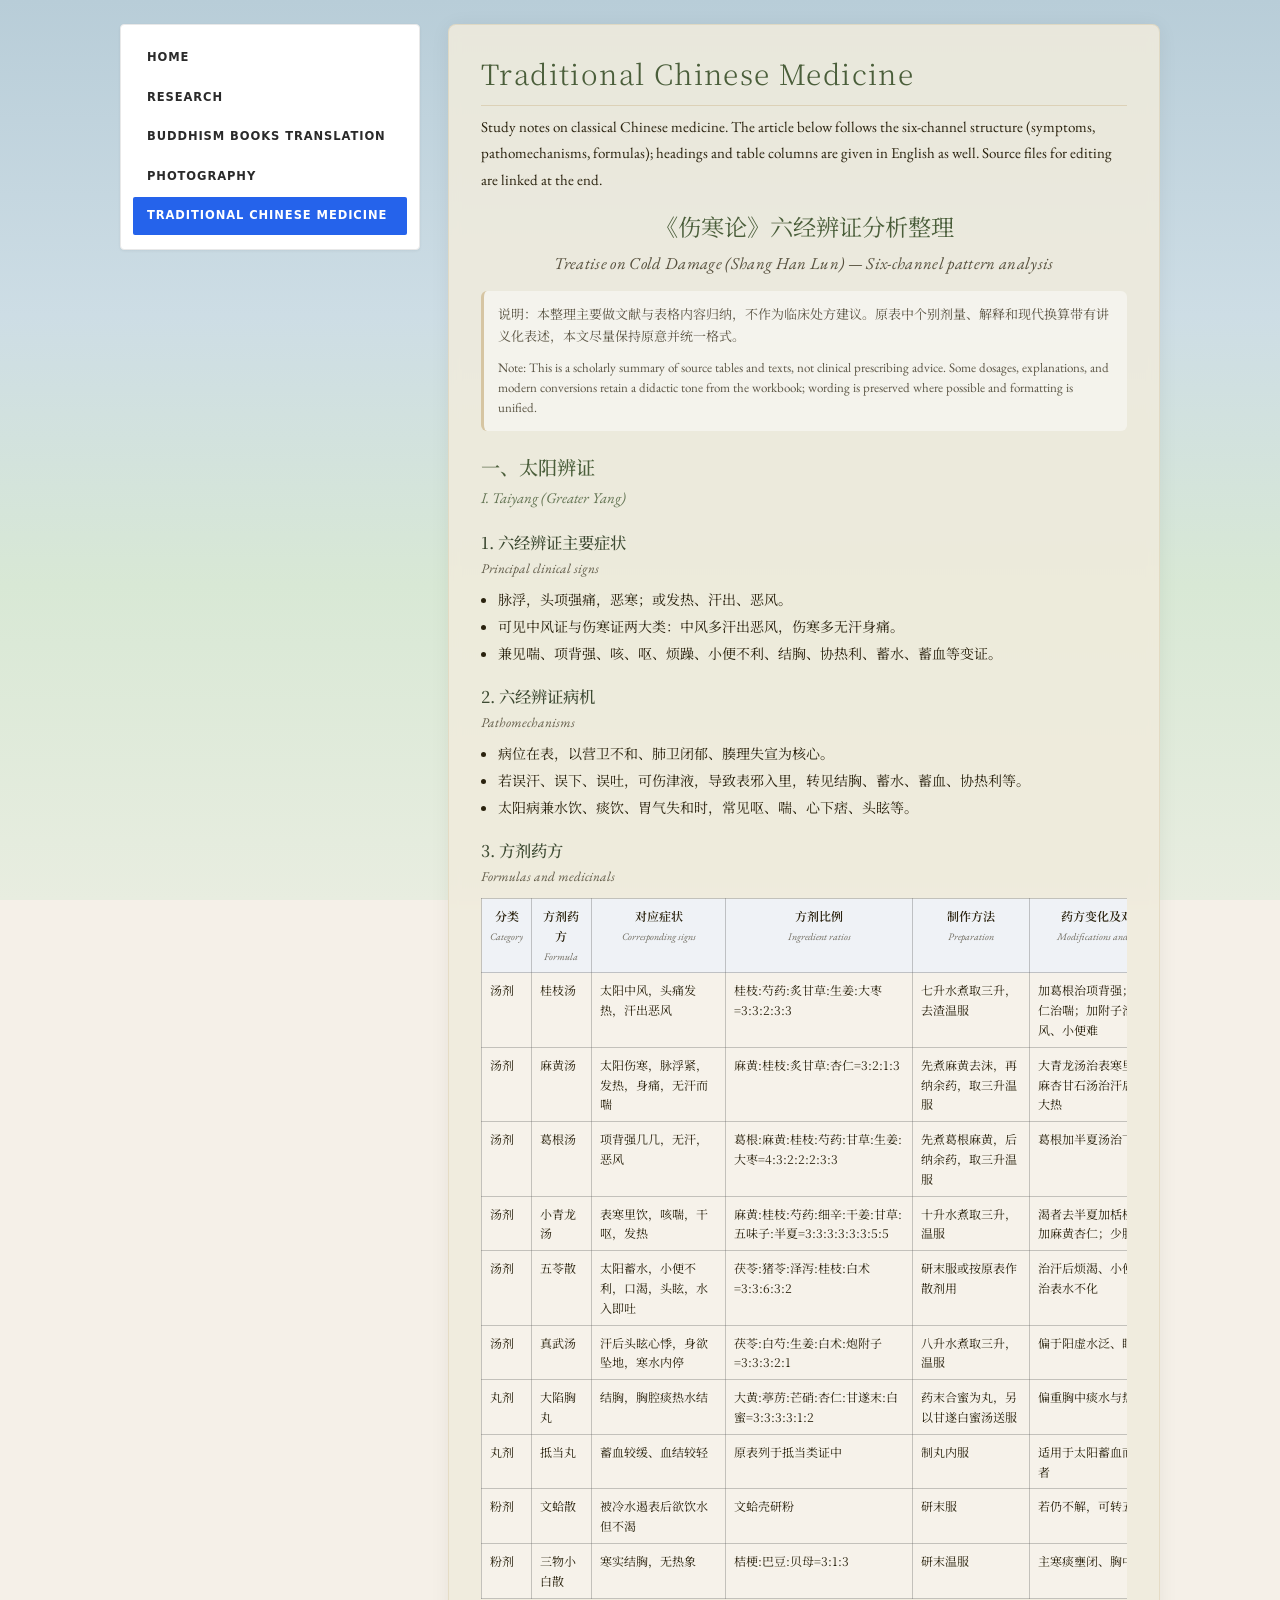
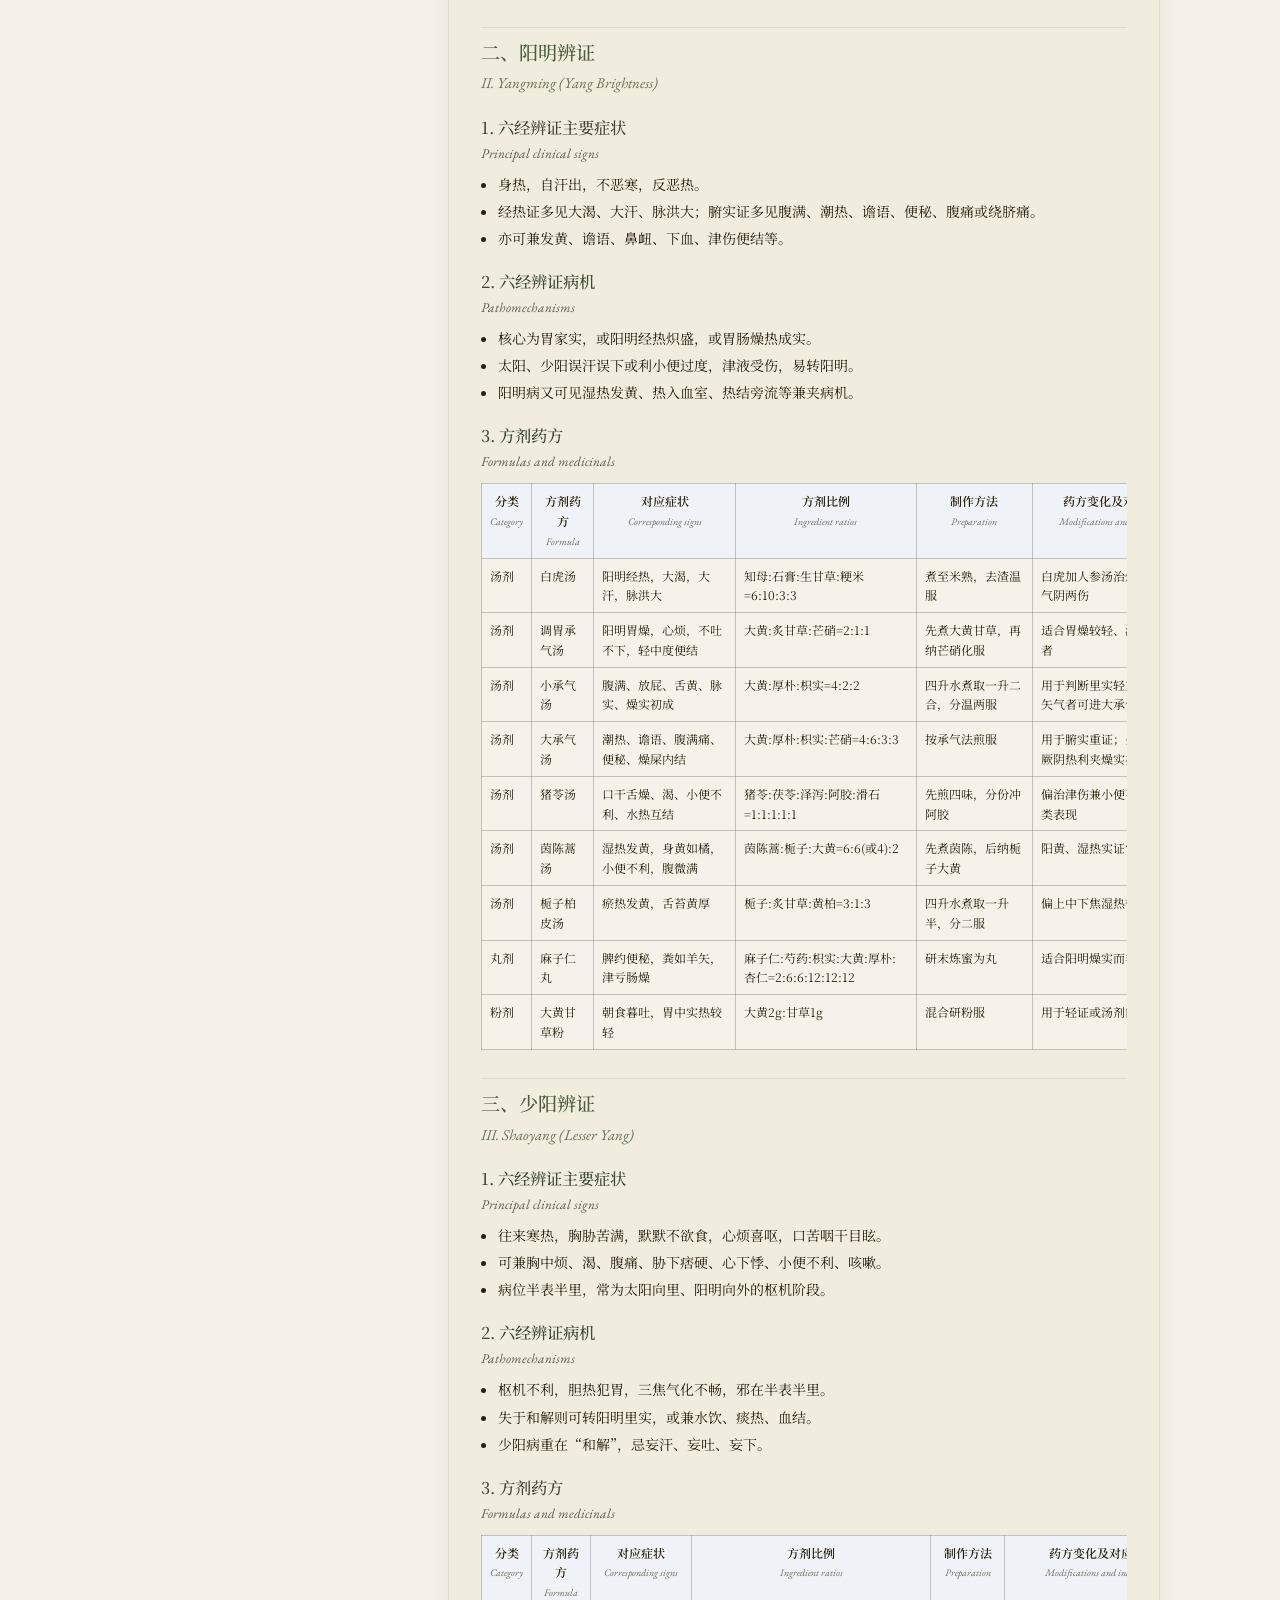
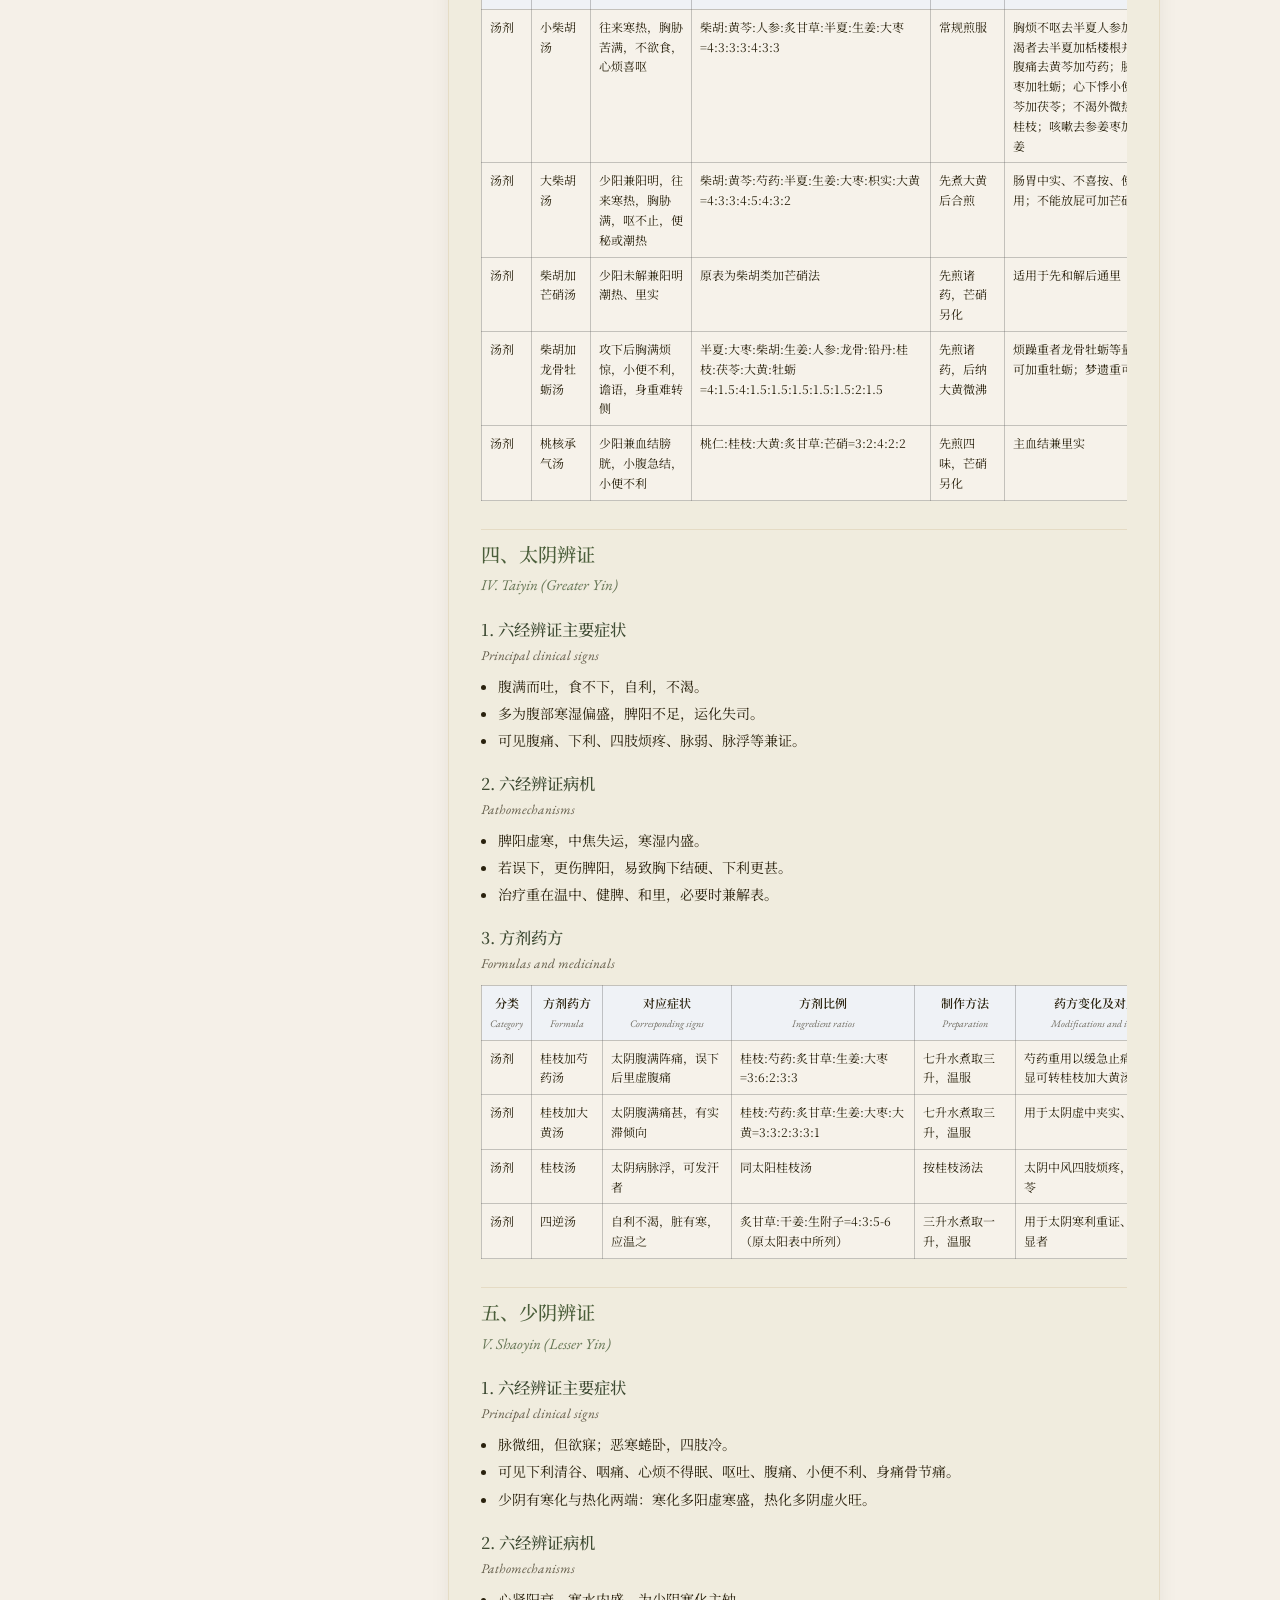
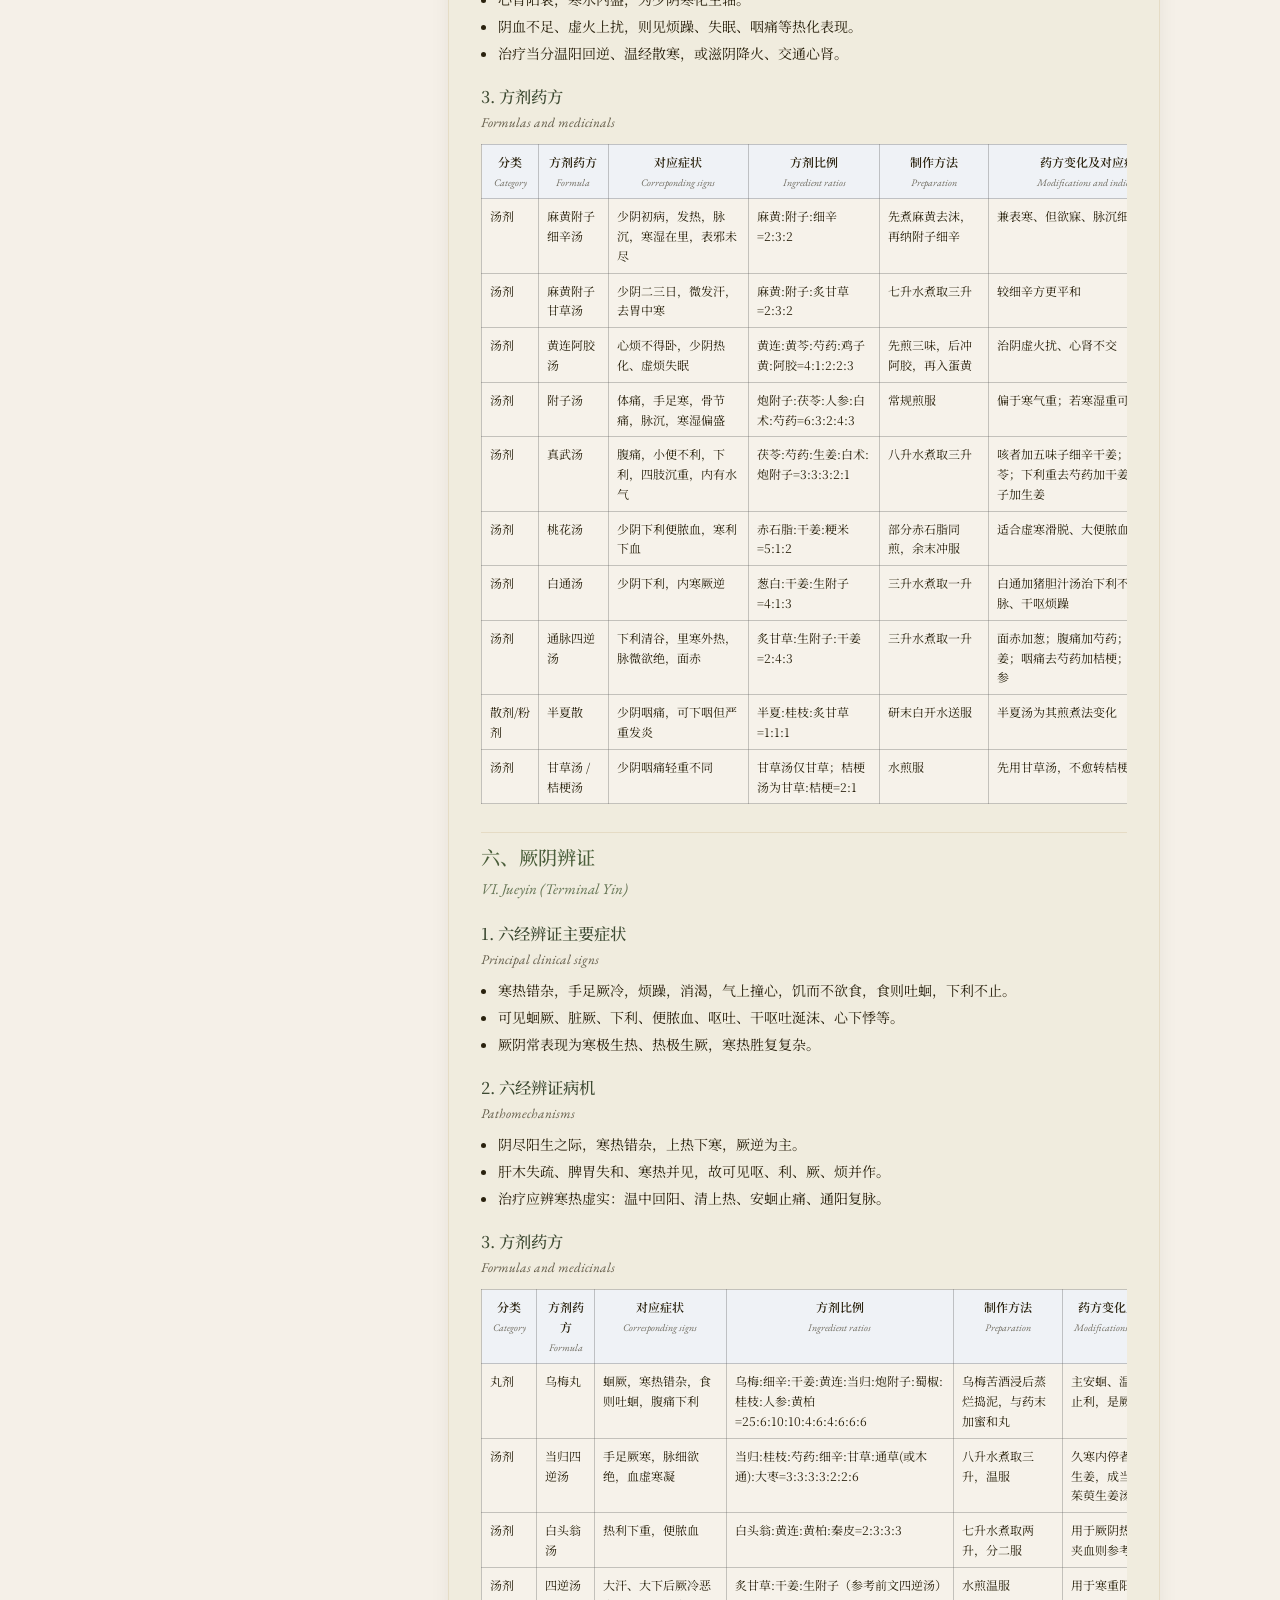
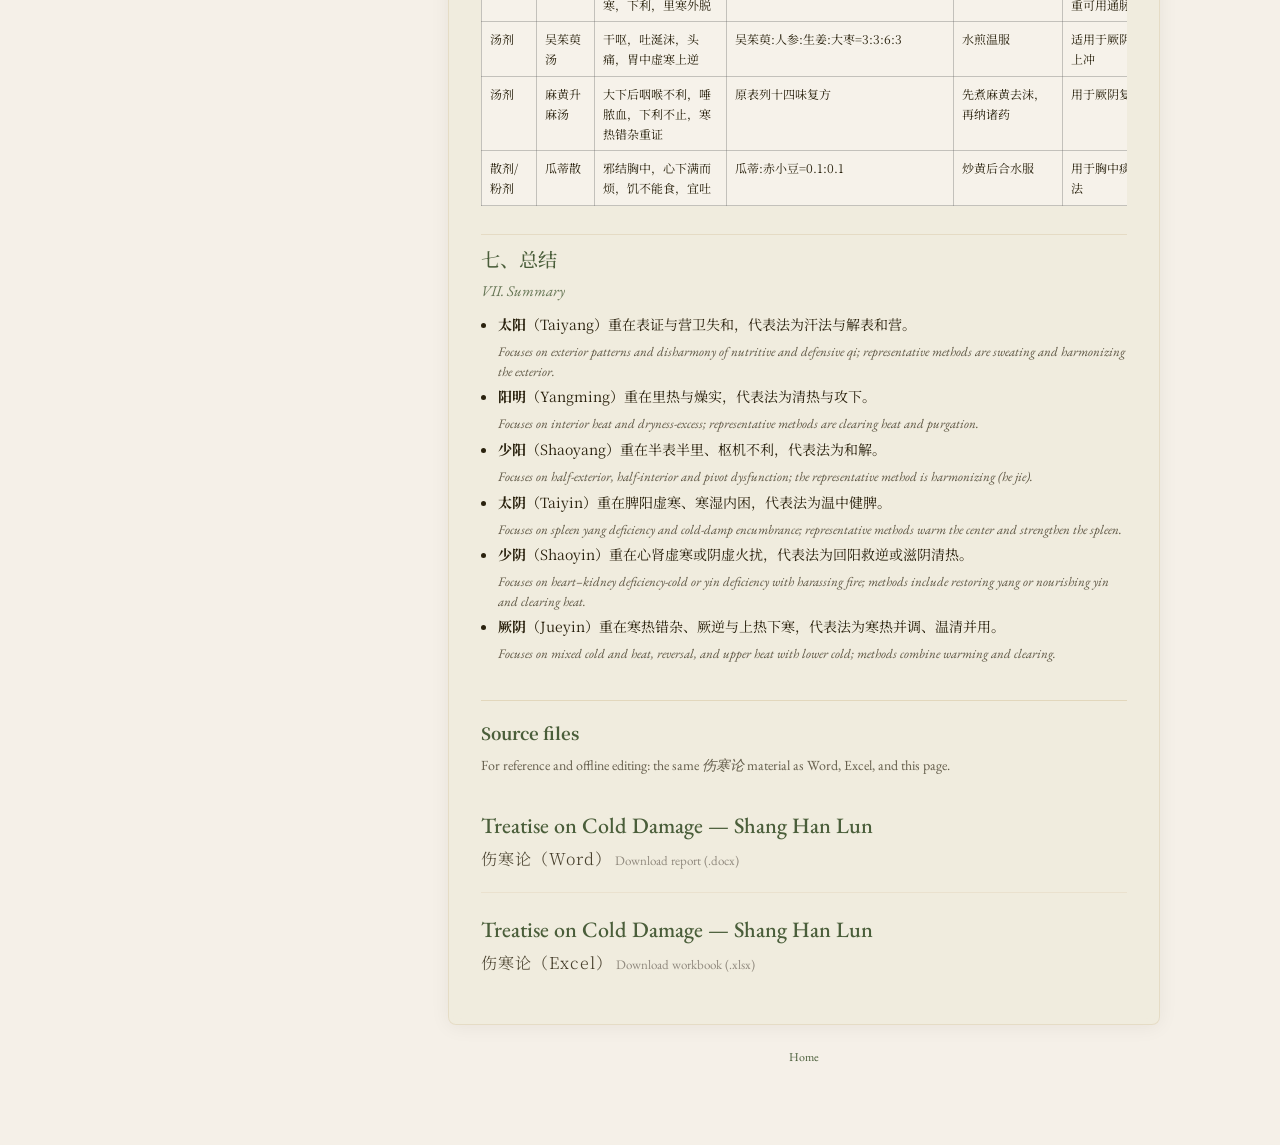
==== traditional-chinese-medicine.html @ e1f76658 "Add files via upload" ====
<!DOCTYPE HTML>
<html lang="en">
  <head>
    <meta http-equiv="Content-Type" content="text/html; charset=UTF-8">
    <title>Traditional Chinese Medicine | Linrui Tan</title>
    <meta name="description" content="Shang Han Lun (Treatise on Cold Damage) study notes: six-channel pattern analysis with English headings; downloadable Word and Excel sources.">
    <meta name="viewport" content="width=device-width, initial-scale=1">
    <link rel="preconnect" href="https://fonts.googleapis.com">
    <link rel="preconnect" href="https://fonts.gstatic.com" crossorigin>
    <link href="https://fonts.googleapis.com/css2?family=Noto+Serif+SC:wght@300;400&family=EB+Garamond:ital,wght@0,400;0,500;1,400&display=swap" rel="stylesheet">
    <link rel="stylesheet" href="site-nav.css">
    <style>
      :root {
        --ink: #1a1208;
        --mist: rgba(240,235,220,0.88);
        --paper: #f5f0e8;
        --gold: #b8975a;
        --moss: #4a5e3a;
      }
      * { box-sizing: border-box; margin: 0; padding: 0; }
      body {
        font-family: 'EB Garamond', Georgia, serif;
        color: var(--ink);
        min-height: 100vh;
        background: var(--paper);
      }
      #zen-canvas {
        position: fixed; top: 0; left: 0; width: 100%; height: 100%;
        z-index: 0; pointer-events: none;
      }
      #content-wrapper {
        position: relative; z-index: 5;
        width: 100%; padding: 24px 0 80px;
      }
      .content-panel {
        background: var(--mist);
        backdrop-filter: blur(6px);
        border-radius: 8px;
        margin: 0;
        padding: 28px 32px;
        border: 1px solid rgba(184,151,90,0.18);
        box-shadow: 0 2px 20px rgba(26,18,8,0.06);
      }
      p { font-size: 15px; line-height: 1.75; color: #2a220e; }
      a { color: var(--moss); text-decoration: none; border-bottom: 1px dotted rgba(74,94,58,0.4); }
      a:hover { color: var(--gold); border-color: var(--gold); }
      .chapter-block { border-bottom: 1px solid rgba(184,151,90,0.12); }
      .chapter-block .chapter-hint { border-bottom: none; }
      footer {
        text-align: center; font-size: 12px; color: rgba(26,18,8,0.4);
        padding: 24px 16px 0;
      }
      .tcm-article {
        font-family: 'Noto Serif SC', 'Songti SC', serif;
        color: #2a220e;
        line-height: 1.65;
      }
      .tcm-article .tcm-title {
        text-align: center;
        font-weight: 400;
        font-size: 1.45rem;
        color: var(--moss);
        margin: 8px 0 16px;
        line-height: 1.35;
      }
      .tcm-title-en {
        display: block;
        font-family: 'EB Garamond', Georgia, serif;
        font-size: 0.72em;
        font-weight: 400;
        font-style: italic;
        color: rgba(42, 34, 14, 0.78);
        margin-top: 10px;
        letter-spacing: 0.02em;
      }
      .tcm-article .note {
        color: rgba(42, 34, 14, 0.75);
        font-size: 13px;
        margin-bottom: 20px;
        padding: 12px 14px;
        background: rgba(255,255,255,0.45);
        border-radius: 6px;
        border-left: 3px solid rgba(184,151,90,0.5);
      }
      .tcm-note-en {
        display: block;
        margin-top: 10px;
        font-family: 'EB Garamond', Georgia, serif;
        font-size: 13px;
        line-height: 1.55;
      }
      .tcm-h2 {
        font-size: 1.2rem;
        font-weight: 500;
        color: var(--moss);
        margin: 28px 0 10px;
        padding-top: 8px;
        border-top: 1px solid rgba(184,151,90,0.2);
      }
      .tcm-h2:first-of-type { border-top: none; padding-top: 0; margin-top: 0; }
      .tcm-h2 .tcm-en {
        display: block;
        font-family: 'EB Garamond', Georgia, serif;
        font-size: 0.78em;
        font-weight: 400;
        font-style: italic;
        color: rgba(74, 94, 58, 0.85);
        margin-top: 4px;
      }
      .tcm-h3 {
        font-size: 1.02rem;
        font-weight: 500;
        color: #3d4a32;
        margin: 18px 0 8px;
      }
      .tcm-h3 .tcm-en {
        display: block;
        font-family: 'EB Garamond', Georgia, serif;
        font-size: 0.82em;
        font-weight: 400;
        font-style: italic;
        color: rgba(42, 34, 14, 0.72);
        margin-top: 2px;
      }
      .tcm-article ul {
        margin: 6px 0 14px 1.2em;
        font-size: 14px;
      }
      .tcm-article li { margin: 4px 0; }
      .tcm-table-wrap {
        overflow-x: auto;
        margin: 10px 0 20px;
        -webkit-overflow-scrolling: touch;
      }
      .tcm-table {
        border-collapse: collapse;
        width: 100%;
        min-width: 720px;
        font-size: 12px;
        background: rgba(255,255,255,0.35);
      }
      .tcm-table th, .tcm-table td {
        border: 1px solid rgba(102, 102, 102, 0.35);
        padding: 7px 8px;
        vertical-align: top;
      }
      .tcm-table th {
        background: rgba(238, 243, 248, 0.85);
        font-weight: 600;
      }
      .tcm-th-en {
        display: block;
        font-family: 'EB Garamond', Georgia, serif;
        font-size: 10px;
        font-weight: 400;
        font-style: italic;
        color: rgba(42, 34, 14, 0.65);
        margin-top: 3px;
      }
      .tcm-summary-en {
        display: block;
        font-family: 'EB Garamond', Georgia, serif;
        font-size: 13px;
        font-style: italic;
        color: rgba(42, 34, 14, 0.75);
        margin-top: 6px;
        line-height: 1.5;
      }
      .tcm-downloads-heading {
        font-family: 'Noto Serif SC', serif;
        font-size: 1.05rem;
        color: var(--moss);
        margin: 36px 0 8px;
        padding-top: 20px;
        border-top: 1px solid rgba(184,151,90,0.25);
      }
      .tcm-downloads-sub {
        font-family: 'EB Garamond', Georgia, serif;
        font-size: 14px;
        color: rgba(42, 34, 14, 0.7);
        margin-bottom: 12px;
      }
      @media (max-width: 600px) { .content-panel { padding: 20px 16px; } }
    </style>
  </head>
  <body>
    <canvas id="zen-canvas"></canvas>
    <div id="content-wrapper">
      <div class="site-layout">
        <aside class="site-sidebar" aria-label="Page navigation">
          <nav class="site-nav" aria-label="Site pages">
            <ul class="site-nav-list">
              <li><a href="index.html" class="site-nav-link">Home</a></li>
              <li><a href="research.html" class="site-nav-link">Research</a></li>
              <li><a href="buddhism-books-translation.html" class="site-nav-link">Buddhism books translation</a></li>
              <li><a href="photography.html" class="site-nav-link">Photography</a></li>
              <li><a href="traditional-chinese-medicine.html" class="site-nav-link" aria-current="page">Traditional chinese medicine</a></li>
            </ul>
          </nav>
        </aside>
        <div class="site-main">
          <div class="content-panel">
            <h2 class="section-heading">Traditional Chinese Medicine</h2>
            <p style="margin-bottom: 18px;">Study notes on classical Chinese medicine. The article below follows the six-channel structure (symptoms, pathomechanisms, formulas); headings and table columns are given in English as well. Source files for editing are linked at the end.</p>
            <article class="tcm-article" lang="zh-CN">
<h1 class="tcm-title"><span class="tcm-zh" lang="zh-CN">《伤寒论》六经辨证分析整理</span><span class="tcm-title-en" lang="en">Treatise on Cold Damage (Shang Han Lun) — Six-channel pattern analysis</span></h1>
<p class="note"><span class="tcm-zh" lang="zh-CN">说明：本整理主要做文献与表格内容归纳，不作为临床处方建议。原表中个别剂量、解释和现代换算带有讲义化表述，本文尽量保持原意并统一格式。</span><span class="tcm-note-en" lang="en">Note: This is a scholarly summary of source tables and texts, not clinical prescribing advice. Some dosages, explanations, and modern conversions retain a didactic tone from the workbook; wording is preserved where possible and formatting is unified.</span></p>

<h2 class="tcm-h2"><span class="tcm-zh" lang="zh-CN">一、太阳辨证</span><span class="tcm-en" lang="en">I. Taiyang (Greater Yang)</span></h2>
<h3 class="tcm-h3"><span class="tcm-zh" lang="zh-CN">1. 六经辨证主要症状</span><span class="tcm-en" lang="en">Principal clinical signs</span></h3>
<ul>
<li>脉浮，头项强痛，恶寒；或发热、汗出、恶风。</li>
<li>可见中风证与伤寒证两大类：中风多汗出恶风，伤寒多无汗身痛。</li>
<li>兼见喘、项背强、咳、呕、烦躁、小便不利、结胸、协热利、蓄水、蓄血等变证。</li>
</ul>
<h3 class="tcm-h3"><span class="tcm-zh" lang="zh-CN">2. 六经辨证病机</span><span class="tcm-en" lang="en">Pathomechanisms</span></h3>
<ul>
<li>病位在表，以营卫不和、肺卫闭郁、腠理失宣为核心。</li>
<li>若误汗、误下、误吐，可伤津液，导致表邪入里，转见结胸、蓄水、蓄血、协热利等。</li>
<li>太阳病兼水饮、痰饮、胃气失和时，常见呕、喘、心下痞、头眩等。</li>
</ul>
<h3 class="tcm-h3"><span class="tcm-zh" lang="zh-CN">3. 方剂药方</span><span class="tcm-en" lang="en">Formulas and medicinals</span></h3>
<div class="tcm-table-wrap"><table class="tcm-table">
<tr><th scope="col"><span class="tcm-th-zh" lang="zh-CN">分类</span><span class="tcm-th-en" lang="en">Category</span></th><th scope="col"><span class="tcm-th-zh" lang="zh-CN">方剂药方</span><span class="tcm-th-en" lang="en">Formula</span></th><th scope="col"><span class="tcm-th-zh" lang="zh-CN">对应症状</span><span class="tcm-th-en" lang="en">Corresponding signs</span></th><th scope="col"><span class="tcm-th-zh" lang="zh-CN">方剂比例</span><span class="tcm-th-en" lang="en">Ingredient ratios</span></th><th scope="col"><span class="tcm-th-zh" lang="zh-CN">制作方法</span><span class="tcm-th-en" lang="en">Preparation</span></th><th scope="col"><span class="tcm-th-zh" lang="zh-CN">药方变化及对应症状</span><span class="tcm-th-en" lang="en">Modifications and indications</span></th></tr>
<tr><td>汤剂</td><td>桂枝汤</td><td>太阳中风，头痛发热，汗出恶风</td><td>桂枝:芍药:炙甘草:生姜:大枣=3:3:2:3:3</td><td>七升水煮取三升，去渣温服</td><td>加葛根治项背强；加厚朴杏仁治喘；加附子治漏汗、恶风、小便难</td></tr>
<tr><td>汤剂</td><td>麻黄汤</td><td>太阳伤寒，脉浮紧，发热，身痛，无汗而喘</td><td>麻黄:桂枝:炙甘草:杏仁=3:2:1:3</td><td>先煮麻黄去沫，再纳余药，取三升温服</td><td>大青龙汤治表寒里热烦躁；麻杏甘石汤治汗后而喘、无大热</td></tr>
<tr><td>汤剂</td><td>葛根汤</td><td>项背强几几，无汗，恶风</td><td>葛根:麻黄:桂枝:芍药:甘草:生姜:大枣=4:3:2:2:2:3:3</td><td>先煮葛根麻黄，后纳余药，取三升温服</td><td>葛根加半夏汤治下利兼呕</td></tr>
<tr><td>汤剂</td><td>小青龙汤</td><td>表寒里饮，咳喘，干呕，发热</td><td>麻黄:桂枝:芍药:细辛:干姜:甘草:五味子:半夏=3:3:3:3:3:3:5:5</td><td>十升水煮取三升，温服</td><td>渴者去半夏加栝楼根；喘者加麻黄杏仁；少腹满加茯苓</td></tr>
<tr><td>汤剂</td><td>五苓散</td><td>太阳蓄水，小便不利，口渴，头眩，水入即吐</td><td>茯苓:猪苓:泽泻:桂枝:白术=3:3:6:3:2</td><td>研末服或按原表作散剂用</td><td>治汗后烦渴、小便不利；兼治表水不化</td></tr>
<tr><td>汤剂</td><td>真武汤</td><td>汗后头眩心悸，身欲坠地，寒水内停</td><td>茯苓:白芍:生姜:白术:炮附子=3:3:3:2:1</td><td>八升水煮取三升，温服</td><td>偏于阳虚水泛、眩晕、悸动</td></tr>
<tr><td>丸剂</td><td>大陷胸丸</td><td>结胸，胸腔痰热水结</td><td>大黄:葶苈:芒硝:杏仁:甘遂末:白蜜=3:3:3:3:1:2</td><td>药末合蜜为丸，另以甘遂白蜜汤送服</td><td>偏重胸中痰水与热实壅结</td></tr>
<tr><td>丸剂</td><td>抵当丸</td><td>蓄血较缓、血结较轻</td><td>原表列于抵当类证中</td><td>制丸内服</td><td>适用于太阳蓄血而病势较缓者</td></tr>
<tr><td>粉剂</td><td>文蛤散</td><td>被冷水遏表后欲饮水但不渴</td><td>文蛤壳研粉</td><td>研末服</td><td>若仍不解，可转五苓散</td></tr>
<tr><td>粉剂</td><td>三物小白散</td><td>寒实结胸，无热象</td><td>桔梗:巴豆:贝母=3:1:3</td><td>研末温服</td><td>主寒痰壅闭、胸中结实</td></tr>
</table></div>

<h2 class="tcm-h2"><span class="tcm-zh" lang="zh-CN">二、阳明辨证</span><span class="tcm-en" lang="en">II. Yangming (Yang Brightness)</span></h2>
<h3 class="tcm-h3"><span class="tcm-zh" lang="zh-CN">1. 六经辨证主要症状</span><span class="tcm-en" lang="en">Principal clinical signs</span></h3>
<ul>
<li>身热，自汗出，不恶寒，反恶热。</li>
<li>经热证多见大渴、大汗、脉洪大；腑实证多见腹满、潮热、谵语、便秘、腹痛或绕脐痛。</li>
<li>亦可兼发黄、谵语、鼻衄、下血、津伤便结等。</li>
</ul>
<h3 class="tcm-h3"><span class="tcm-zh" lang="zh-CN">2. 六经辨证病机</span><span class="tcm-en" lang="en">Pathomechanisms</span></h3>
<ul>
<li>核心为胃家实，或阳明经热炽盛，或胃肠燥热成实。</li>
<li>太阳、少阳误汗误下或利小便过度，津液受伤，易转阳明。</li>
<li>阳明病又可见湿热发黄、热入血室、热结旁流等兼夹病机。</li>
</ul>
<h3 class="tcm-h3"><span class="tcm-zh" lang="zh-CN">3. 方剂药方</span><span class="tcm-en" lang="en">Formulas and medicinals</span></h3>
<div class="tcm-table-wrap"><table class="tcm-table">
<tr><th scope="col"><span class="tcm-th-zh" lang="zh-CN">分类</span><span class="tcm-th-en" lang="en">Category</span></th><th scope="col"><span class="tcm-th-zh" lang="zh-CN">方剂药方</span><span class="tcm-th-en" lang="en">Formula</span></th><th scope="col"><span class="tcm-th-zh" lang="zh-CN">对应症状</span><span class="tcm-th-en" lang="en">Corresponding signs</span></th><th scope="col"><span class="tcm-th-zh" lang="zh-CN">方剂比例</span><span class="tcm-th-en" lang="en">Ingredient ratios</span></th><th scope="col"><span class="tcm-th-zh" lang="zh-CN">制作方法</span><span class="tcm-th-en" lang="en">Preparation</span></th><th scope="col"><span class="tcm-th-zh" lang="zh-CN">药方变化及对应症状</span><span class="tcm-th-en" lang="en">Modifications and indications</span></th></tr>
<tr><td>汤剂</td><td>白虎汤</td><td>阳明经热，大渴，大汗，脉洪大</td><td>知母:石膏:生甘草:粳米=6:10:3:3</td><td>煮至米熟，去渣温服</td><td>白虎加人参汤治烦渴更甚、气阴两伤</td></tr>
<tr><td>汤剂</td><td>调胃承气汤</td><td>阳明胃燥，心烦，不吐不下，轻中度便结</td><td>大黄:炙甘草:芒硝=2:1:1</td><td>先煮大黄甘草，再纳芒硝化服</td><td>适合胃燥较轻、津伤较明显者</td></tr>
<tr><td>汤剂</td><td>小承气汤</td><td>腹满、放屁、舌黄、脉实、燥实初成</td><td>大黄:厚朴:枳实=4:2:2</td><td>四升水煮取一升二合，分温两服</td><td>用于判断里实轻重；下后转矢气者可进大承气汤</td></tr>
<tr><td>汤剂</td><td>大承气汤</td><td>潮热、谵语、腹满痛、便秘、燥屎内结</td><td>大黄:厚朴:枳实:芒硝=4:6:3:3</td><td>按承气法煎服</td><td>用于腑实重证；少阴急下、厥阴热利夹燥实亦见使用</td></tr>
<tr><td>汤剂</td><td>猪苓汤</td><td>口干舌燥、渴、小便不利、水热互结</td><td>猪苓:茯苓:泽泻:阿胶:滑石=1:1:1:1:1</td><td>先煎四味，分份冲阿胶</td><td>偏治津伤兼小便不利、结石类表现</td></tr>
<tr><td>汤剂</td><td>茵陈蒿汤</td><td>湿热发黄，身黄如橘，小便不利，腹微满</td><td>茵陈蒿:栀子:大黄=6:6(或4):2</td><td>先煮茵陈，后纳栀子大黄</td><td>阳黄、湿热实证常用</td></tr>
<tr><td>汤剂</td><td>栀子柏皮汤</td><td>瘀热发黄，舌苔黄厚</td><td>栀子:炙甘草:黄柏=3:1:3</td><td>四升水煮取一升半，分二服</td><td>偏上中下焦湿热郁蒸而黄</td></tr>
<tr><td>丸剂</td><td>麻子仁丸</td><td>脾约便秘，粪如羊矢，津亏肠燥</td><td>麻子仁:芍药:枳实:大黄:厚朴:杏仁=2:6:6:12:12:12</td><td>研末炼蜜为丸</td><td>适合阳明燥实而非峻下证</td></tr>
<tr><td>粉剂</td><td>大黄甘草粉</td><td>朝食暮吐，胃中实热较轻</td><td>大黄2g:甘草1g</td><td>混合研粉服</td><td>用于轻证或汤剂简化应用</td></tr>
</table></div>

<h2 class="tcm-h2"><span class="tcm-zh" lang="zh-CN">三、少阳辨证</span><span class="tcm-en" lang="en">III. Shaoyang (Lesser Yang)</span></h2>
<h3 class="tcm-h3"><span class="tcm-zh" lang="zh-CN">1. 六经辨证主要症状</span><span class="tcm-en" lang="en">Principal clinical signs</span></h3>
<ul>
<li>往来寒热，胸胁苦满，默默不欲食，心烦喜呕，口苦咽干目眩。</li>
<li>可兼胸中烦、渴、腹痛、胁下痞硬、心下悸、小便不利、咳嗽。</li>
<li>病位半表半里，常为太阳向里、阳明向外的枢机阶段。</li>
</ul>
<h3 class="tcm-h3"><span class="tcm-zh" lang="zh-CN">2. 六经辨证病机</span><span class="tcm-en" lang="en">Pathomechanisms</span></h3>
<ul>
<li>枢机不利，胆热犯胃，三焦气化不畅，邪在半表半里。</li>
<li>失于和解则可转阳明里实，或兼水饮、痰热、血结。</li>
<li>少阳病重在“和解”，忌妄汗、妄吐、妄下。</li>
</ul>
<h3 class="tcm-h3"><span class="tcm-zh" lang="zh-CN">3. 方剂药方</span><span class="tcm-en" lang="en">Formulas and medicinals</span></h3>
<div class="tcm-table-wrap"><table class="tcm-table">
<tr><th scope="col"><span class="tcm-th-zh" lang="zh-CN">分类</span><span class="tcm-th-en" lang="en">Category</span></th><th scope="col"><span class="tcm-th-zh" lang="zh-CN">方剂药方</span><span class="tcm-th-en" lang="en">Formula</span></th><th scope="col"><span class="tcm-th-zh" lang="zh-CN">对应症状</span><span class="tcm-th-en" lang="en">Corresponding signs</span></th><th scope="col"><span class="tcm-th-zh" lang="zh-CN">方剂比例</span><span class="tcm-th-en" lang="en">Ingredient ratios</span></th><th scope="col"><span class="tcm-th-zh" lang="zh-CN">制作方法</span><span class="tcm-th-en" lang="en">Preparation</span></th><th scope="col"><span class="tcm-th-zh" lang="zh-CN">药方变化及对应症状</span><span class="tcm-th-en" lang="en">Modifications and indications</span></th></tr>
<tr><td>汤剂</td><td>小柴胡汤</td><td>往来寒热，胸胁苦满，不欲食，心烦喜呕</td><td>柴胡:黄芩:人参:炙甘草:半夏:生姜:大枣=4:3:3:3:4:3:3</td><td>常规煎服</td><td>胸烦不呕去半夏人参加栝楼根；渴者去半夏加栝楼根并重人参；腹痛去黄芩加芍药；胁下痞硬去枣加牡蛎；心下悸小便不利去黄芩加茯苓；不渴外微热去人参加桂枝；咳嗽去参姜枣加五味子干姜</td></tr>
<tr><td>汤剂</td><td>大柴胡汤</td><td>少阳兼阳明，往来寒热，胸胁满，呕不止，便秘或潮热</td><td>柴胡:黄芩:芍药:半夏:生姜:大枣:枳实:大黄=4:3:3:4:5:4:3:2</td><td>先煮大黄后合煎</td><td>肠胃中实、不喜按、便秘明显者用；不能放屁可加芒硝</td></tr>
<tr><td>汤剂</td><td>柴胡加芒硝汤</td><td>少阳未解兼阳明潮热、里实</td><td>原表为柴胡类加芒硝法</td><td>先煎诸药，芒硝另化</td><td>适用于先和解后通里</td></tr>
<tr><td>汤剂</td><td>柴胡加龙骨牡蛎汤</td><td>攻下后胸满烦惊，小便不利，谵语，身重难转侧</td><td>半夏:大枣:柴胡:生姜:人参:龙骨:铅丹:桂枝:茯苓:大黄:牡蛎=4:1.5:4:1.5:1.5:1.5:1.5:1.5:2:1.5</td><td>先煎诸药，后纳大黄微沸</td><td>烦躁重者龙骨牡蛎等量；遗尿重可加重牡蛎；梦遗重可加重龙骨</td></tr>
<tr><td>汤剂</td><td>桃核承气汤</td><td>少阳兼血结膀胱，小腹急结，小便不利</td><td>桃仁:桂枝:大黄:炙甘草:芒硝=3:2:4:2:2</td><td>先煎四味，芒硝另化</td><td>主血结兼里实</td></tr>
</table></div>

<h2 class="tcm-h2"><span class="tcm-zh" lang="zh-CN">四、太阴辨证</span><span class="tcm-en" lang="en">IV. Taiyin (Greater Yin)</span></h2>
<h3 class="tcm-h3"><span class="tcm-zh" lang="zh-CN">1. 六经辨证主要症状</span><span class="tcm-en" lang="en">Principal clinical signs</span></h3>
<ul>
<li>腹满而吐，食不下，自利，不渴。</li>
<li>多为腹部寒湿偏盛，脾阳不足，运化失司。</li>
<li>可见腹痛、下利、四肢烦疼、脉弱、脉浮等兼证。</li>
</ul>
<h3 class="tcm-h3"><span class="tcm-zh" lang="zh-CN">2. 六经辨证病机</span><span class="tcm-en" lang="en">Pathomechanisms</span></h3>
<ul>
<li>脾阳虚寒，中焦失运，寒湿内盛。</li>
<li>若误下，更伤脾阳，易致胸下结硬、下利更甚。</li>
<li>治疗重在温中、健脾、和里，必要时兼解表。</li>
</ul>
<h3 class="tcm-h3"><span class="tcm-zh" lang="zh-CN">3. 方剂药方</span><span class="tcm-en" lang="en">Formulas and medicinals</span></h3>
<div class="tcm-table-wrap"><table class="tcm-table">
<tr><th scope="col"><span class="tcm-th-zh" lang="zh-CN">分类</span><span class="tcm-th-en" lang="en">Category</span></th><th scope="col"><span class="tcm-th-zh" lang="zh-CN">方剂药方</span><span class="tcm-th-en" lang="en">Formula</span></th><th scope="col"><span class="tcm-th-zh" lang="zh-CN">对应症状</span><span class="tcm-th-en" lang="en">Corresponding signs</span></th><th scope="col"><span class="tcm-th-zh" lang="zh-CN">方剂比例</span><span class="tcm-th-en" lang="en">Ingredient ratios</span></th><th scope="col"><span class="tcm-th-zh" lang="zh-CN">制作方法</span><span class="tcm-th-en" lang="en">Preparation</span></th><th scope="col"><span class="tcm-th-zh" lang="zh-CN">药方变化及对应症状</span><span class="tcm-th-en" lang="en">Modifications and indications</span></th></tr>
<tr><td>汤剂</td><td>桂枝加芍药汤</td><td>太阴腹满阵痛，误下后里虚腹痛</td><td>桂枝:芍药:炙甘草:生姜:大枣=3:6:2:3:3</td><td>七升水煮取三升，温服</td><td>芍药重用以缓急止痛；若实痛明显可转桂枝加大黄汤</td></tr>
<tr><td>汤剂</td><td>桂枝加大黄汤</td><td>太阴腹满痛甚，有实滞倾向</td><td>桂枝:芍药:炙甘草:生姜:大枣:大黄=3:3:2:3:3:1</td><td>七升水煮取三升，温服</td><td>用于太阴虚中夹实、腹痛较重</td></tr>
<tr><td>汤剂</td><td>桂枝汤</td><td>太阴病脉浮，可发汗者</td><td>同太阳桂枝汤</td><td>按桂枝汤法</td><td>太阴中风四肢烦疼，可加白术茯苓</td></tr>
<tr><td>汤剂</td><td>四逆汤</td><td>自利不渴，脏有寒，应温之</td><td>炙甘草:干姜:生附子=4:3:5-6（原太阳表中所列）</td><td>三升水煮取一升，温服</td><td>用于太阴寒利重证、脾肾阳虚明显者</td></tr>
</table></div>

<h2 class="tcm-h2"><span class="tcm-zh" lang="zh-CN">五、少阴辨证</span><span class="tcm-en" lang="en">V. Shaoyin (Lesser Yin)</span></h2>
<h3 class="tcm-h3"><span class="tcm-zh" lang="zh-CN">1. 六经辨证主要症状</span><span class="tcm-en" lang="en">Principal clinical signs</span></h3>
<ul>
<li>脉微细，但欲寐；恶寒蜷卧，四肢冷。</li>
<li>可见下利清谷、咽痛、心烦不得眠、呕吐、腹痛、小便不利、身痛骨节痛。</li>
<li>少阴有寒化与热化两端：寒化多阳虚寒盛，热化多阴虚火旺。</li>
</ul>
<h3 class="tcm-h3"><span class="tcm-zh" lang="zh-CN">2. 六经辨证病机</span><span class="tcm-en" lang="en">Pathomechanisms</span></h3>
<ul>
<li>心肾阳衰，寒水内盛，为少阴寒化主轴。</li>
<li>阴血不足、虚火上扰，则见烦躁、失眠、咽痛等热化表现。</li>
<li>治疗当分温阳回逆、温经散寒，或滋阴降火、交通心肾。</li>
</ul>
<h3 class="tcm-h3"><span class="tcm-zh" lang="zh-CN">3. 方剂药方</span><span class="tcm-en" lang="en">Formulas and medicinals</span></h3>
<div class="tcm-table-wrap"><table class="tcm-table">
<tr><th scope="col"><span class="tcm-th-zh" lang="zh-CN">分类</span><span class="tcm-th-en" lang="en">Category</span></th><th scope="col"><span class="tcm-th-zh" lang="zh-CN">方剂药方</span><span class="tcm-th-en" lang="en">Formula</span></th><th scope="col"><span class="tcm-th-zh" lang="zh-CN">对应症状</span><span class="tcm-th-en" lang="en">Corresponding signs</span></th><th scope="col"><span class="tcm-th-zh" lang="zh-CN">方剂比例</span><span class="tcm-th-en" lang="en">Ingredient ratios</span></th><th scope="col"><span class="tcm-th-zh" lang="zh-CN">制作方法</span><span class="tcm-th-en" lang="en">Preparation</span></th><th scope="col"><span class="tcm-th-zh" lang="zh-CN">药方变化及对应症状</span><span class="tcm-th-en" lang="en">Modifications and indications</span></th></tr>
<tr><td>汤剂</td><td>麻黄附子细辛汤</td><td>少阴初病，发热，脉沉，寒湿在里，表邪未尽</td><td>麻黄:附子:细辛=2:3:2</td><td>先煮麻黄去沫，再纳附子细辛</td><td>兼表寒、但欲寐、脉沉细者用</td></tr>
<tr><td>汤剂</td><td>麻黄附子甘草汤</td><td>少阴二三日，微发汗，去胃中寒</td><td>麻黄:附子:炙甘草=2:3:2</td><td>七升水煮取三升</td><td>较细辛方更平和</td></tr>
<tr><td>汤剂</td><td>黄连阿胶汤</td><td>心烦不得卧，少阴热化、虚烦失眠</td><td>黄连:黄芩:芍药:鸡子黄:阿胶=4:1:2:2:3</td><td>先煎三味，后冲阿胶，再入蛋黄</td><td>治阴虚火扰、心肾不交</td></tr>
<tr><td>汤剂</td><td>附子汤</td><td>体痛，手足寒，骨节痛，脉沉，寒湿偏盛</td><td>炮附子:茯苓:人参:白术:芍药=6:3:2:4:3</td><td>常规煎服</td><td>偏于寒气重；若寒湿重可参考真武汤</td></tr>
<tr><td>汤剂</td><td>真武汤</td><td>腹痛，小便不利，下利，四肢沉重，内有水气</td><td>茯苓:芍药:生姜:白术:炮附子=3:3:3:2:1</td><td>八升水煮取三升</td><td>咳者加五味子细辛干姜；小便利去茯苓；下利重去芍药加干姜；呕者去附子加生姜</td></tr>
<tr><td>汤剂</td><td>桃花汤</td><td>少阴下利便脓血，寒利下血</td><td>赤石脂:干姜:粳米=5:1:2</td><td>部分赤石脂同煎，余末冲服</td><td>适合虚寒滑脱、大便脓血</td></tr>
<tr><td>汤剂</td><td>白通汤</td><td>少阴下利，内寒厥逆</td><td>葱白:干姜:生附子=4:1:3</td><td>三升水煮取一升</td><td>白通加猪胆汁汤治下利不止、厥逆无脉、干呕烦躁</td></tr>
<tr><td>汤剂</td><td>通脉四逆汤</td><td>下利清谷，里寒外热，脉微欲绝，面赤</td><td>炙甘草:生附子:干姜=2:4:3</td><td>三升水煮取一升</td><td>面赤加葱；腹痛加芍药；呕吐加生姜；咽痛去芍药加桔梗；脉不出加人参</td></tr>
<tr><td>散剂/粉剂</td><td>半夏散</td><td>少阴咽痛，可下咽但严重发炎</td><td>半夏:桂枝:炙甘草=1:1:1</td><td>研末白开水送服</td><td>半夏汤为其煎煮法变化</td></tr>
<tr><td>汤剂</td><td>甘草汤 / 桔梗汤</td><td>少阴咽痛轻重不同</td><td>甘草汤仅甘草；桔梗汤为甘草:桔梗=2:1</td><td>水煎服</td><td>先用甘草汤，不愈转桔梗汤</td></tr>
</table></div>

<h2 class="tcm-h2"><span class="tcm-zh" lang="zh-CN">六、厥阴辨证</span><span class="tcm-en" lang="en">VI. Jueyin (Terminal Yin)</span></h2>
<h3 class="tcm-h3"><span class="tcm-zh" lang="zh-CN">1. 六经辨证主要症状</span><span class="tcm-en" lang="en">Principal clinical signs</span></h3>
<ul>
<li>寒热错杂，手足厥冷，烦躁，消渴，气上撞心，饥而不欲食，食则吐蛔，下利不止。</li>
<li>可见蛔厥、脏厥、下利、便脓血、呕吐、干呕吐涎沫、心下悸等。</li>
<li>厥阴常表现为寒极生热、热极生厥，寒热胜复复杂。</li>
</ul>
<h3 class="tcm-h3"><span class="tcm-zh" lang="zh-CN">2. 六经辨证病机</span><span class="tcm-en" lang="en">Pathomechanisms</span></h3>
<ul>
<li>阴尽阳生之际，寒热错杂，上热下寒，厥逆为主。</li>
<li>肝木失疏、脾胃失和、寒热并见，故可见呕、利、厥、烦并作。</li>
<li>治疗应辨寒热虚实：温中回阳、清上热、安蛔止痛、通阳复脉。</li>
</ul>
<h3 class="tcm-h3"><span class="tcm-zh" lang="zh-CN">3. 方剂药方</span><span class="tcm-en" lang="en">Formulas and medicinals</span></h3>
<div class="tcm-table-wrap"><table class="tcm-table">
<tr><th scope="col"><span class="tcm-th-zh" lang="zh-CN">分类</span><span class="tcm-th-en" lang="en">Category</span></th><th scope="col"><span class="tcm-th-zh" lang="zh-CN">方剂药方</span><span class="tcm-th-en" lang="en">Formula</span></th><th scope="col"><span class="tcm-th-zh" lang="zh-CN">对应症状</span><span class="tcm-th-en" lang="en">Corresponding signs</span></th><th scope="col"><span class="tcm-th-zh" lang="zh-CN">方剂比例</span><span class="tcm-th-en" lang="en">Ingredient ratios</span></th><th scope="col"><span class="tcm-th-zh" lang="zh-CN">制作方法</span><span class="tcm-th-en" lang="en">Preparation</span></th><th scope="col"><span class="tcm-th-zh" lang="zh-CN">药方变化及对应症状</span><span class="tcm-th-en" lang="en">Modifications and indications</span></th></tr>
<tr><td>丸剂</td><td>乌梅丸</td><td>蛔厥，寒热错杂，食则吐蛔，腹痛下利</td><td>乌梅:细辛:干姜:黄连:当归:炮附子:蜀椒:桂枝:人参:黄柏=25:6:10:10:4:6:4:6:6:6</td><td>乌梅苦酒浸后蒸烂捣泥，与药末加蜜和丸</td><td>主安蛔、温脏、清热、止利，是厥阴代表丸剂</td></tr>
<tr><td>汤剂</td><td>当归四逆汤</td><td>手足厥寒，脉细欲绝，血虚寒凝</td><td>当归:桂枝:芍药:细辛:甘草:通草(或木通):大枣=3:3:3:3:2:2:6</td><td>八升水煮取三升，温服</td><td>久寒内停者加吴茱萸、生姜，成当归四逆加吴茱萸生姜汤</td></tr>
<tr><td>汤剂</td><td>白头翁汤</td><td>热利下重，便脓血</td><td>白头翁:黄连:黄柏:秦皮=2:3:3:3</td><td>七升水煮取两升，分二服</td><td>用于厥阴热利；若寒利夹血则参考桃花汤</td></tr>
<tr><td>汤剂</td><td>四逆汤</td><td>大汗、大下后厥冷恶寒，下利，里寒外脱</td><td>炙甘草:干姜:生附子（参考前文四逆汤）</td><td>水煎温服</td><td>用于寒重阳衰；寒逆严重可用通脉四逆汤</td></tr>
<tr><td>汤剂</td><td>吴茱萸汤</td><td>干呕，吐涎沫，头痛，胃中虚寒上逆</td><td>吴茱萸:人参:生姜:大枣=3:3:6:3</td><td>水煎温服</td><td>适用于厥阴呕逆、寒饮上冲</td></tr>
<tr><td>汤剂</td><td>麻黄升麻汤</td><td>大下后咽喉不利，唾脓血，下利不止，寒热错杂重证</td><td>原表列十四味复方</td><td>先煮麻黄去沫，再纳诸药</td><td>用于厥阴复杂危重证</td></tr>
<tr><td>散剂/粉剂</td><td>瓜蒂散</td><td>邪结胸中，心下满而烦，饥不能食，宜吐</td><td>瓜蒂:赤小豆=0.1:0.1</td><td>炒黄后合水服</td><td>用于胸中痰实壅阻之吐法</td></tr>
</table></div>

<h2 class="tcm-h2"><span class="tcm-zh" lang="zh-CN">七、总结</span><span class="tcm-en" lang="en">VII. Summary</span></h2>
<ul>
<li lang="zh-CN"><b>太阳</b>（<span lang="en">Taiyang</span>）重在表证与营卫失和，代表法为汗法与解表和营。<br><span class="tcm-summary-en" lang="en">Focuses on exterior patterns and disharmony of nutritive and defensive qi; representative methods are sweating and harmonizing the exterior.</span></li>
<li lang="zh-CN"><b>阳明</b>（<span lang="en">Yangming</span>）重在里热与燥实，代表法为清热与攻下。<br><span class="tcm-summary-en" lang="en">Focuses on interior heat and dryness-excess; representative methods are clearing heat and purgation.</span></li>
<li lang="zh-CN"><b>少阳</b>（<span lang="en">Shaoyang</span>）重在半表半里、枢机不利，代表法为和解。<br><span class="tcm-summary-en" lang="en">Focuses on half-exterior, half-interior and pivot dysfunction; the representative method is harmonizing (he jie).</span></li>
<li lang="zh-CN"><b>太阴</b>（<span lang="en">Taiyin</span>）重在脾阳虚寒、寒湿内困，代表法为温中健脾。<br><span class="tcm-summary-en" lang="en">Focuses on spleen yang deficiency and cold-damp encumbrance; representative methods warm the center and strengthen the spleen.</span></li>
<li lang="zh-CN"><b>少阴</b>（<span lang="en">Shaoyin</span>）重在心肾虚寒或阴虚火扰，代表法为回阳救逆或滋阴清热。<br><span class="tcm-summary-en" lang="en">Focuses on heart–kidney deficiency-cold or yin deficiency with harassing fire; methods include restoring yang or nourishing yin and clearing heat.</span></li>
<li lang="zh-CN"><b>厥阴</b>（<span lang="en">Jueyin</span>）重在寒热错杂、厥逆与上热下寒，代表法为寒热并调、温清并用。<br><span class="tcm-summary-en" lang="en">Focuses on mixed cold and heat, reversal, and upper heat with lower cold; methods combine warming and clearing.</span></li>
</ul>
            </article>
            <h3 class="tcm-downloads-heading" lang="en">Source files</h3>
            <p class="tcm-downloads-sub" lang="en">For reference and offline editing: the same <cite lang="zh-CN">伤寒论</cite> material as Word, Excel, and this page.</p>
            <a class="chapter-block" href="data/tcm/%E4%BC%A4%E5%AF%92%E8%AE%BA.docx" download>
              <span class="chapter-title-en">Treatise on Cold Damage — Shang Han Lun</span>
              <span class="chapter-title-zh">伤寒论（Word）</span>
              <span class="chapter-hint">Download report (.docx)</span>
            </a>
            <a class="chapter-block" href="data/tcm/%E4%BC%A4%E5%AF%92%E8%AE%BA.xlsx" download>
              <span class="chapter-title-en">Treatise on Cold Damage — Shang Han Lun</span>
              <span class="chapter-title-zh">伤寒论（Excel）</span>
              <span class="chapter-hint">Download workbook (.xlsx)</span>
            </a>
          </div>
          <footer>
            <a href="index.html" style="border:none;">Home</a>
          </footer>
        </div>
      </div>
    </div>
    <script>
      const canvas = document.getElementById('zen-canvas');
      const ctx = canvas.getContext('2d');
      function resize() { canvas.width = window.innerWidth; canvas.height = window.innerHeight; }
      resize();
      window.addEventListener('resize', resize);
      function drawSky() {
        const h = canvas.height, w = canvas.width;
        const sky = ctx.createLinearGradient(0, 0, 0, h);
        sky.addColorStop(0, '#b8cdd8');
        sky.addColorStop(0.35, '#cddde5');
        sky.addColorStop(0.65, '#d8e8d5');
        sky.addColorStop(1, '#e8ede0');
        ctx.fillStyle = sky;
        ctx.fillRect(0, 0, w, h);
      }
      function loop() { drawSky(); requestAnimationFrame(loop); }
      loop();
    </script>
  </body>
</html>
---- site-nav.css ----
/* Shared layout: sidebar (vertical pill nav) + main column */

.site-layout {
  display: flex;
  gap: 28px;
  max-width: 1080px;
  margin: 0 auto;
  padding: 0 20px;
  align-items: flex-start;
  position: relative;
  z-index: 5;
}

.site-sidebar {
  position: sticky;
  top: 24px;
  flex: 0 0 300px;
  padding: 14px 12px;
  background: #ffffff;
  border-radius: 4px;
  border: 1px solid #e8e8e8;
  box-shadow: 0 1px 3px rgba(0, 0, 0, 0.06);
}

/* Vertical nav — uppercase sans, blue block for current page (lab-style menu) */
.site-nav-list {
  list-style: none;
  margin: 0;
  padding: 0;
  display: flex;
  flex-direction: column;
  gap: 2px;
}

.site-nav-link {
  display: block;
  padding: 11px 14px;
  font-family: system-ui, -apple-system, "Segoe UI", Roboto, "Helvetica Neue", Arial, sans-serif;
  font-size: 11.5px;
  font-weight: 600;
  letter-spacing: 0.08em;
  line-height: 1.35;
  text-transform: uppercase;
  text-decoration: none;
  color: #2a2a2a;
  border-radius: 2px;
  border-bottom: none;
  transition: background 0.15s ease, color 0.15s ease;
}

.site-sidebar .site-nav-link {
  border-bottom: none;
}

.site-sidebar .site-nav-link:hover {
  background: #f4f4f4;
  color: #111111;
}

.site-sidebar .site-nav-link:focus-visible {
  outline: 2px solid #2563eb;
  outline-offset: 2px;
}

.site-sidebar .site-nav-link[aria-current="page"] {
  background: #2563eb;
  color: #ffffff;
  pointer-events: none;
}

.site-sidebar .site-nav-link[aria-current="page"]:hover {
  background: #2563eb;
  color: #ffffff;
}

.site-main {
  flex: 1;
  min-width: 0;
  max-width: 800px;
}

/* Enlarged section & item titles (research + translations) */
.section-heading {
  font-family: 'Noto Serif SC', serif;
  font-weight: 300;
  font-size: 28px;
  color: var(--moss);
  letter-spacing: 0.05em;
  padding-bottom: 12px;
  border-bottom: 1px solid rgba(184, 151, 90, 0.28);
  margin-bottom: 8px;
}

.project-title {
  font-size: 22px;
  font-weight: 500;
  color: var(--moss);
  line-height: 1.35;
  display: block;
  margin-bottom: 6px;
}

.chapter-block {
  display: block;
  padding: 22px 0;
  border-bottom: 1px solid rgba(184, 151, 90, 0.12);
  text-decoration: none;
  color: inherit;
  border-bottom-color: rgba(184, 151, 90, 0.12);
}

.chapter-block:last-child {
  border-bottom: none;
}

.chapter-block:hover .chapter-title-en {
  color: var(--gold);
}

.chapter-title-en {
  font-family: 'EB Garamond', Georgia, serif;
  font-size: 22px;
  font-weight: 500;
  color: var(--moss);
  line-height: 1.35;
  display: block;
  margin-bottom: 6px;
  transition: color 0.2s ease;
}

.chapter-title-zh {
  font-family: 'Noto Serif SC', serif;
  font-size: 16px;
  font-weight: 300;
  color: rgba(42, 34, 14, 0.85);
  letter-spacing: 0.06em;
}

.chapter-hint {
  font-size: 13px;
  color: rgba(26, 18, 8, 0.45);
  margin-top: 6px;
}

/* Photography — image stacked above left-aligned caption; rows wrap */
.photo-grid {
  display: flex;
  flex-wrap: wrap;
  gap: 28px 24px;
  align-items: flex-start;
  margin-top: 8px;
}

.photo-cell {
  flex: 1 1 220px;
  max-width: min(100%, 280px);
}

.photo-cell img {
  width: 100%;
  height: auto;
  display: block;
  border-radius: 4px;
  border: 1px solid rgba(184, 151, 90, 0.22);
}

.photo-caption {
  font-family: system-ui, -apple-system, "Segoe UI", Roboto, "Helvetica Neue", Arial, sans-serif;
  font-size: 13px;
  line-height: 1.45;
  color: #2a2a2a;
  margin-top: 10px;
  text-align: left;
}

.photo-caption em {
  font-style: italic;
  color: #3d3d3d;
}

@media (max-width: 720px) {
  .site-layout {
    flex-direction: column;
    padding: 0 12px;
  }

  .site-sidebar {
    position: relative;
    top: 0;
    width: 100%;
    flex: none;
  }

  .site-nav-list {
    flex-direction: row;
    flex-wrap: wrap;
    gap: 6px;
  }

  .site-nav-link {
    flex: 1 1 auto;
    min-width: min(100%, 140px);
    text-align: center;
  }

  .section-heading {
    font-size: 24px;
  }

  .project-title,
  .chapter-title-en {
    font-size: 20px;
  }

  .photo-cell {
    max-width: 100%;
  }
}
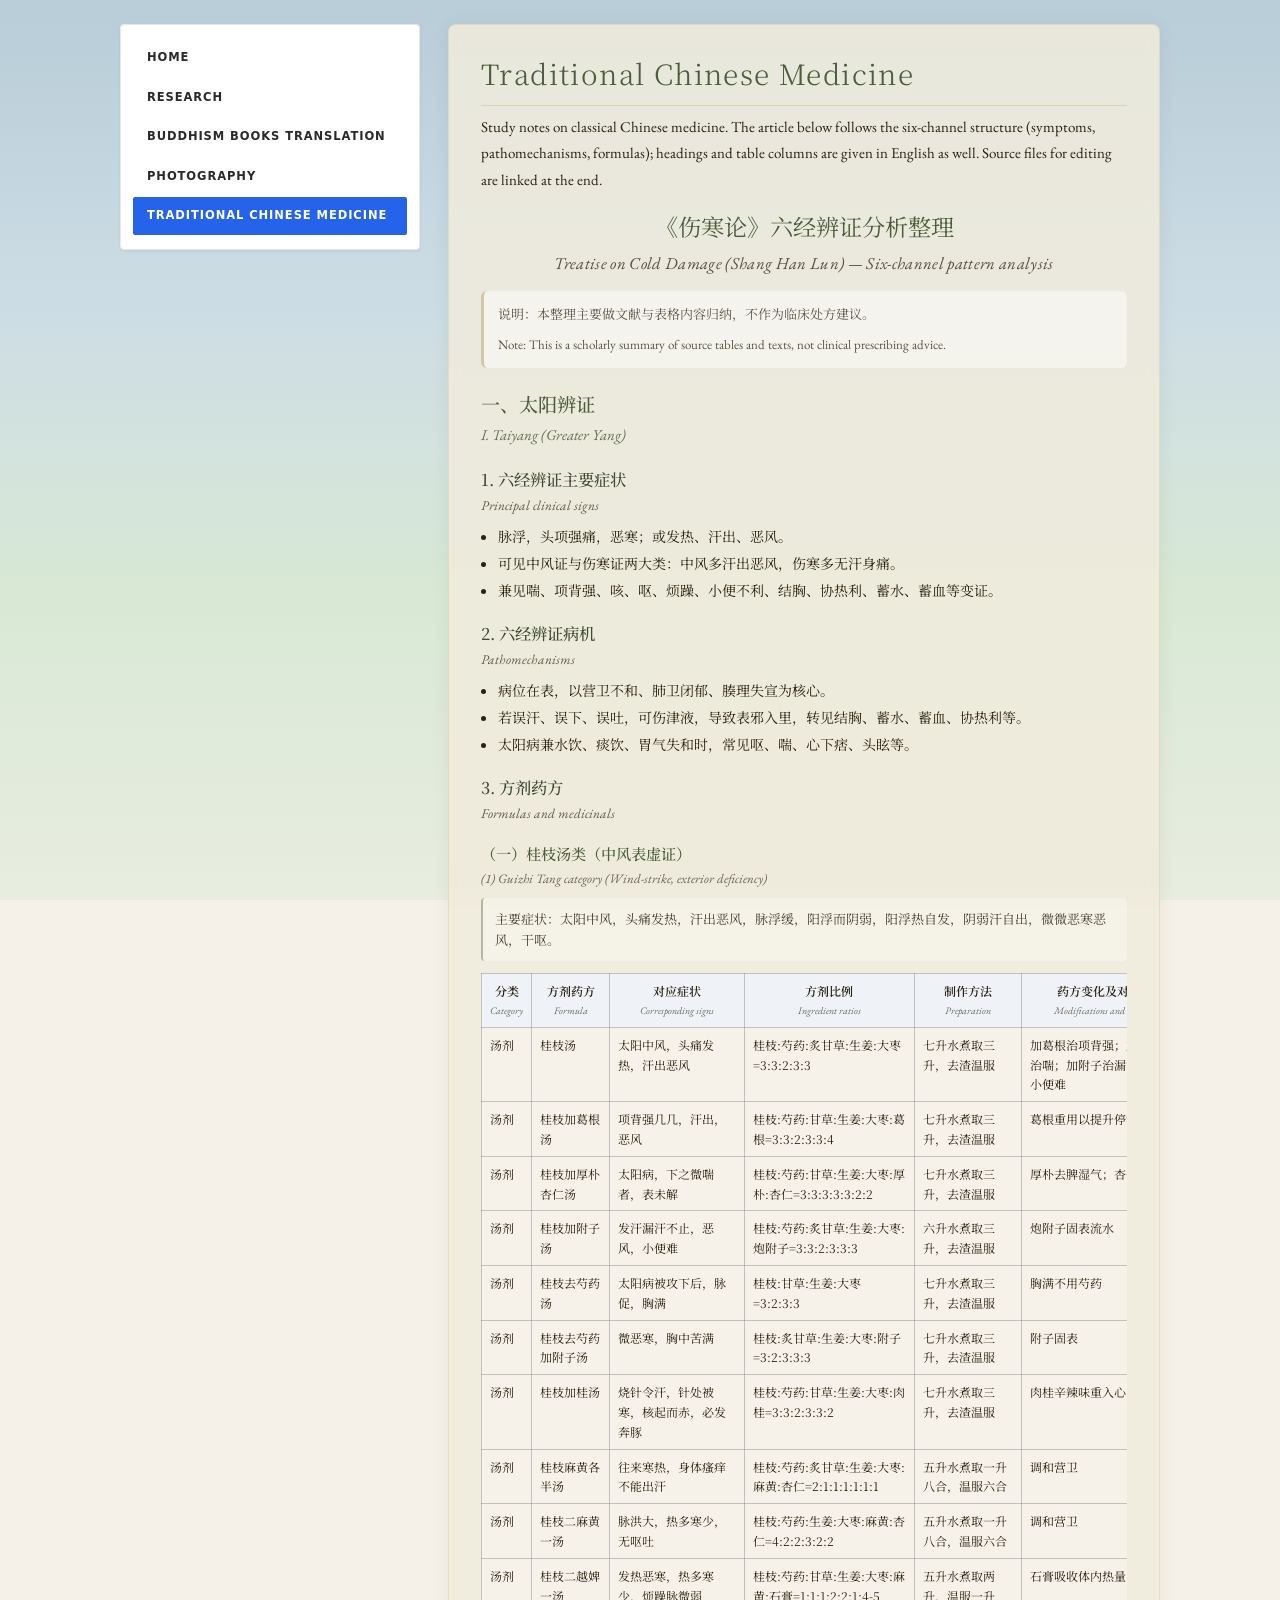
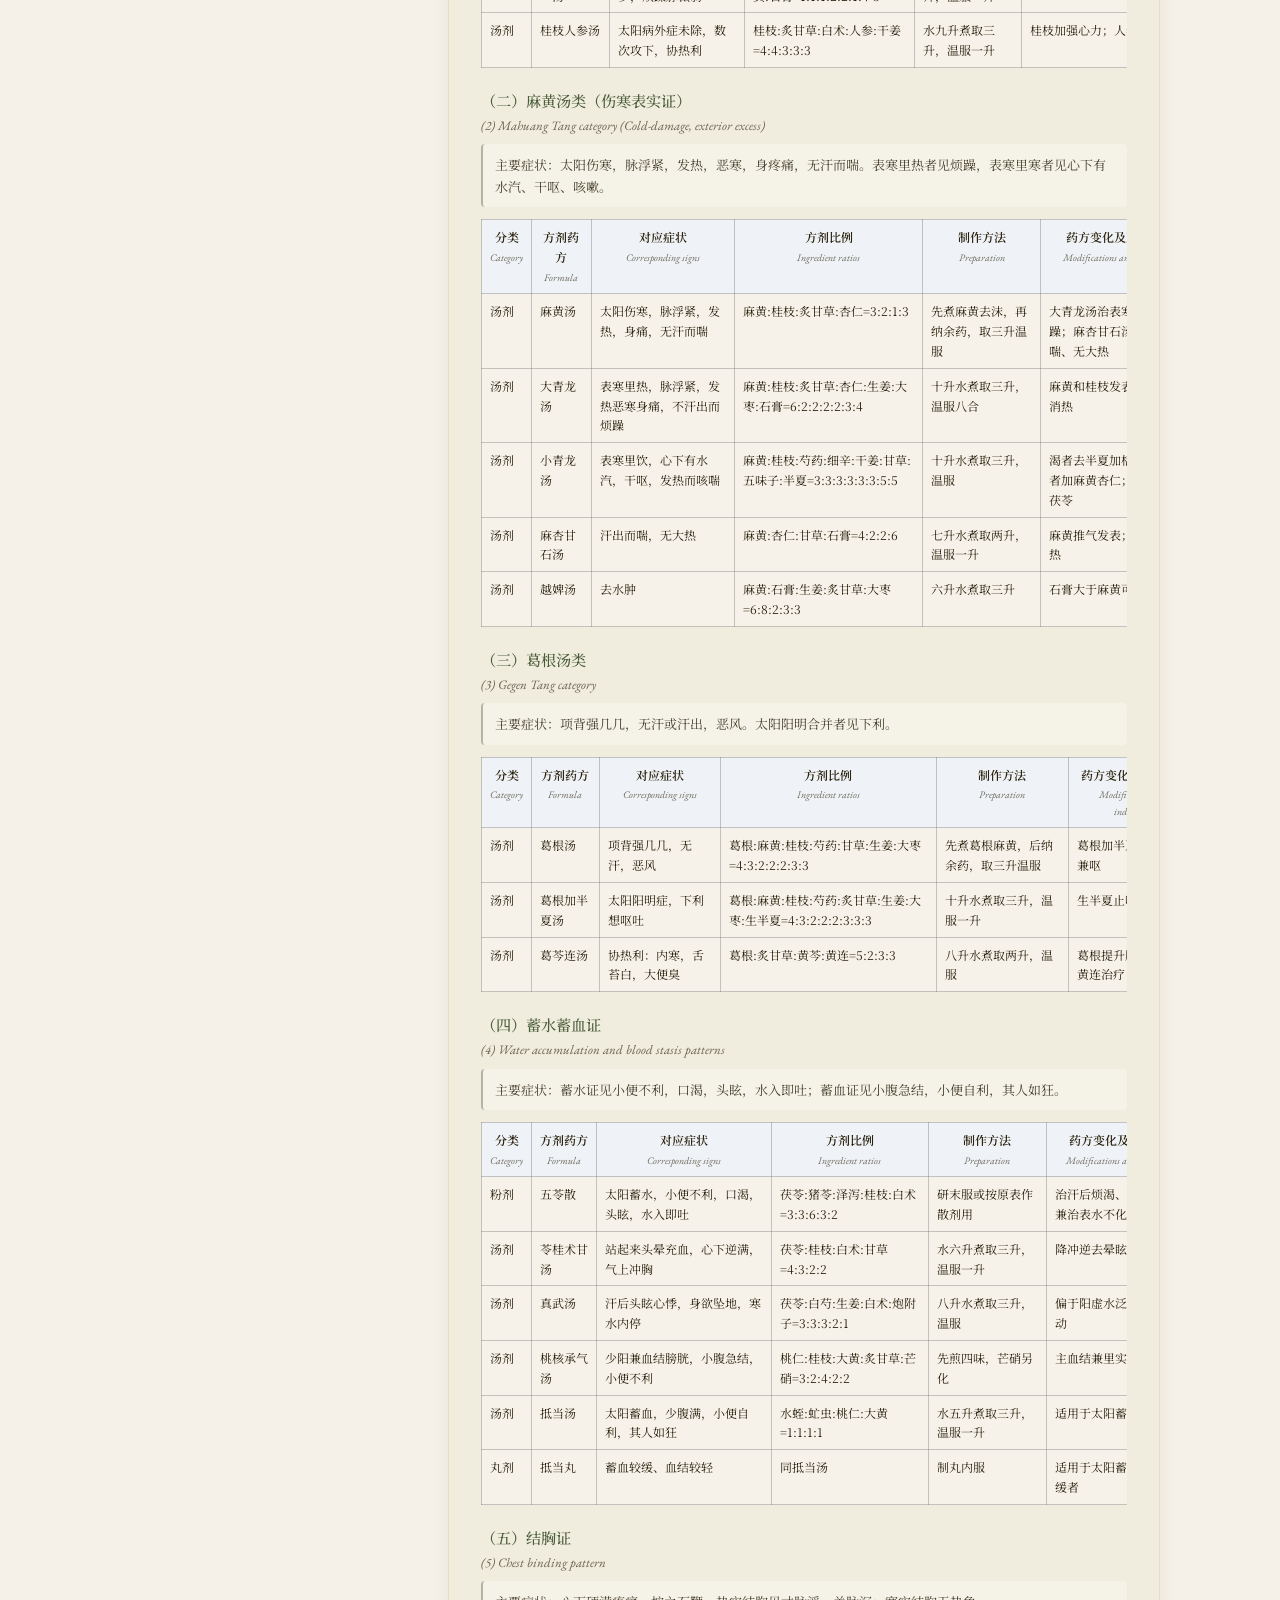
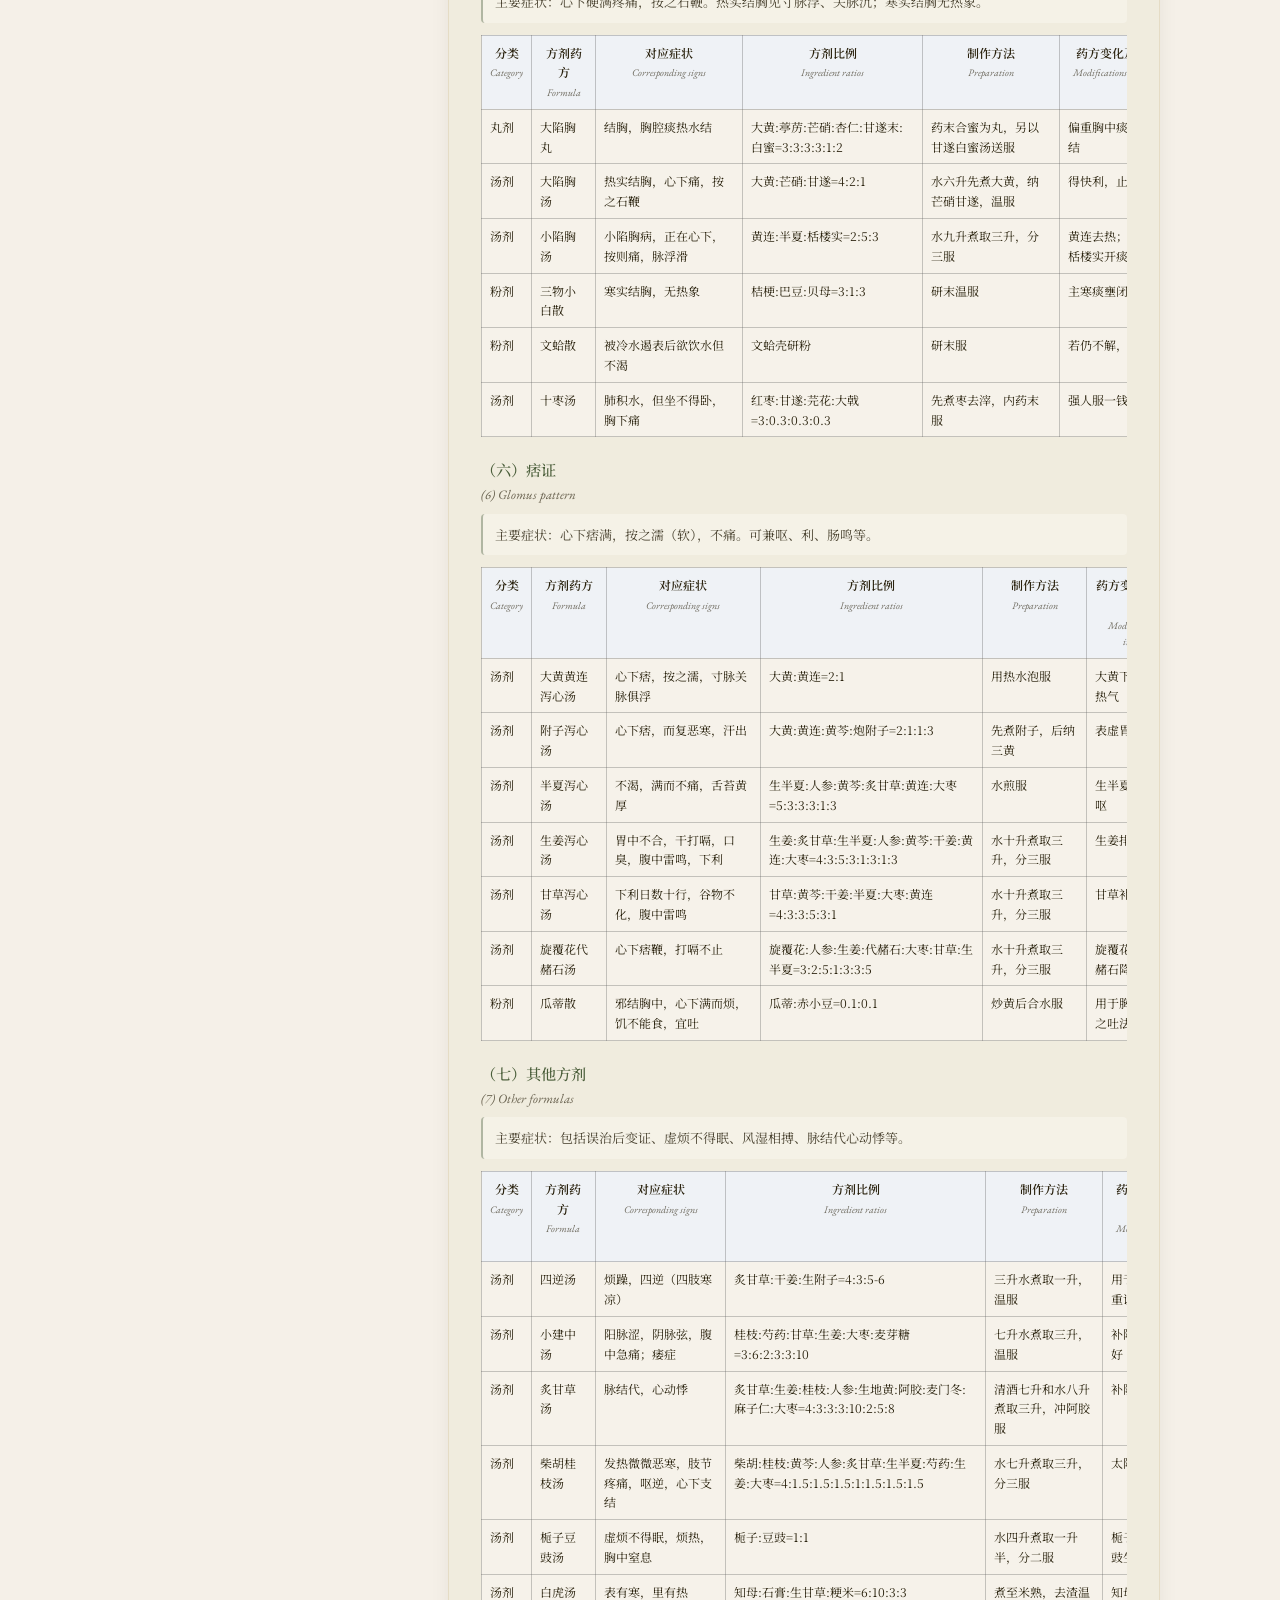
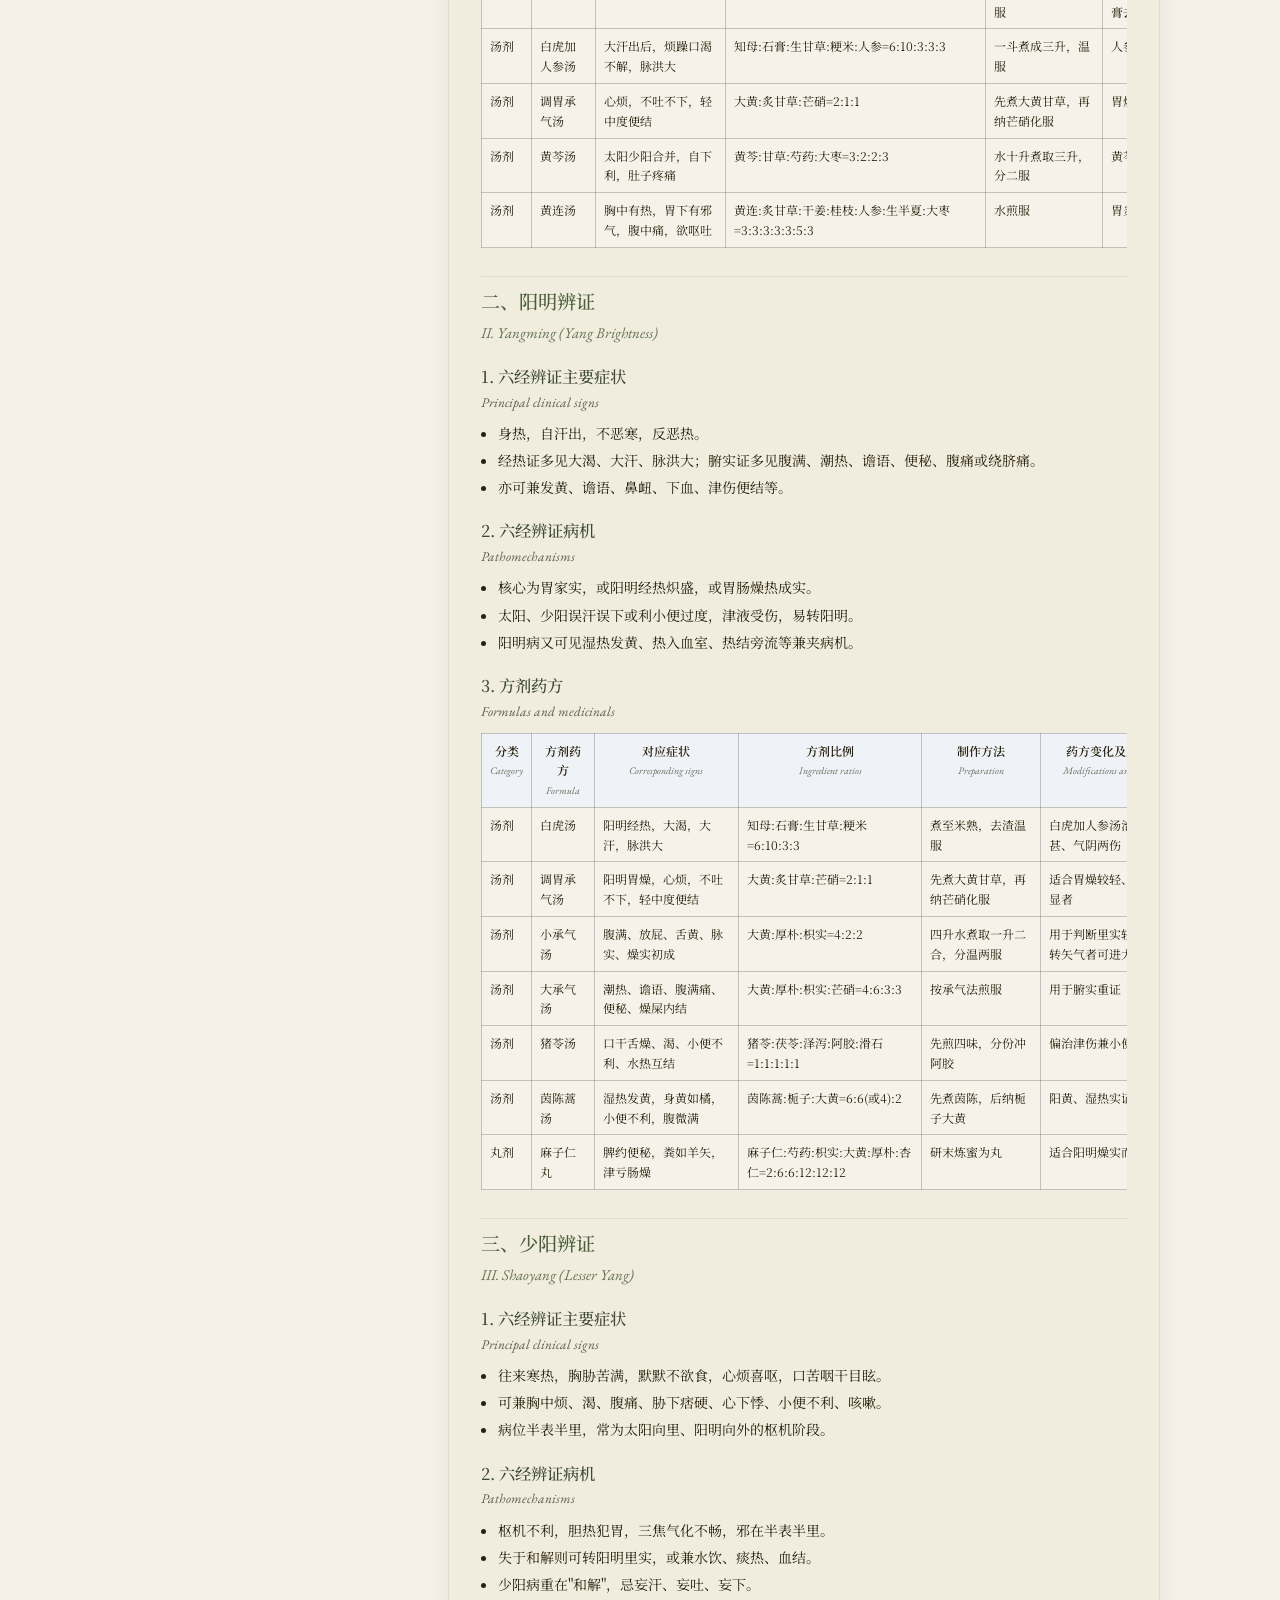
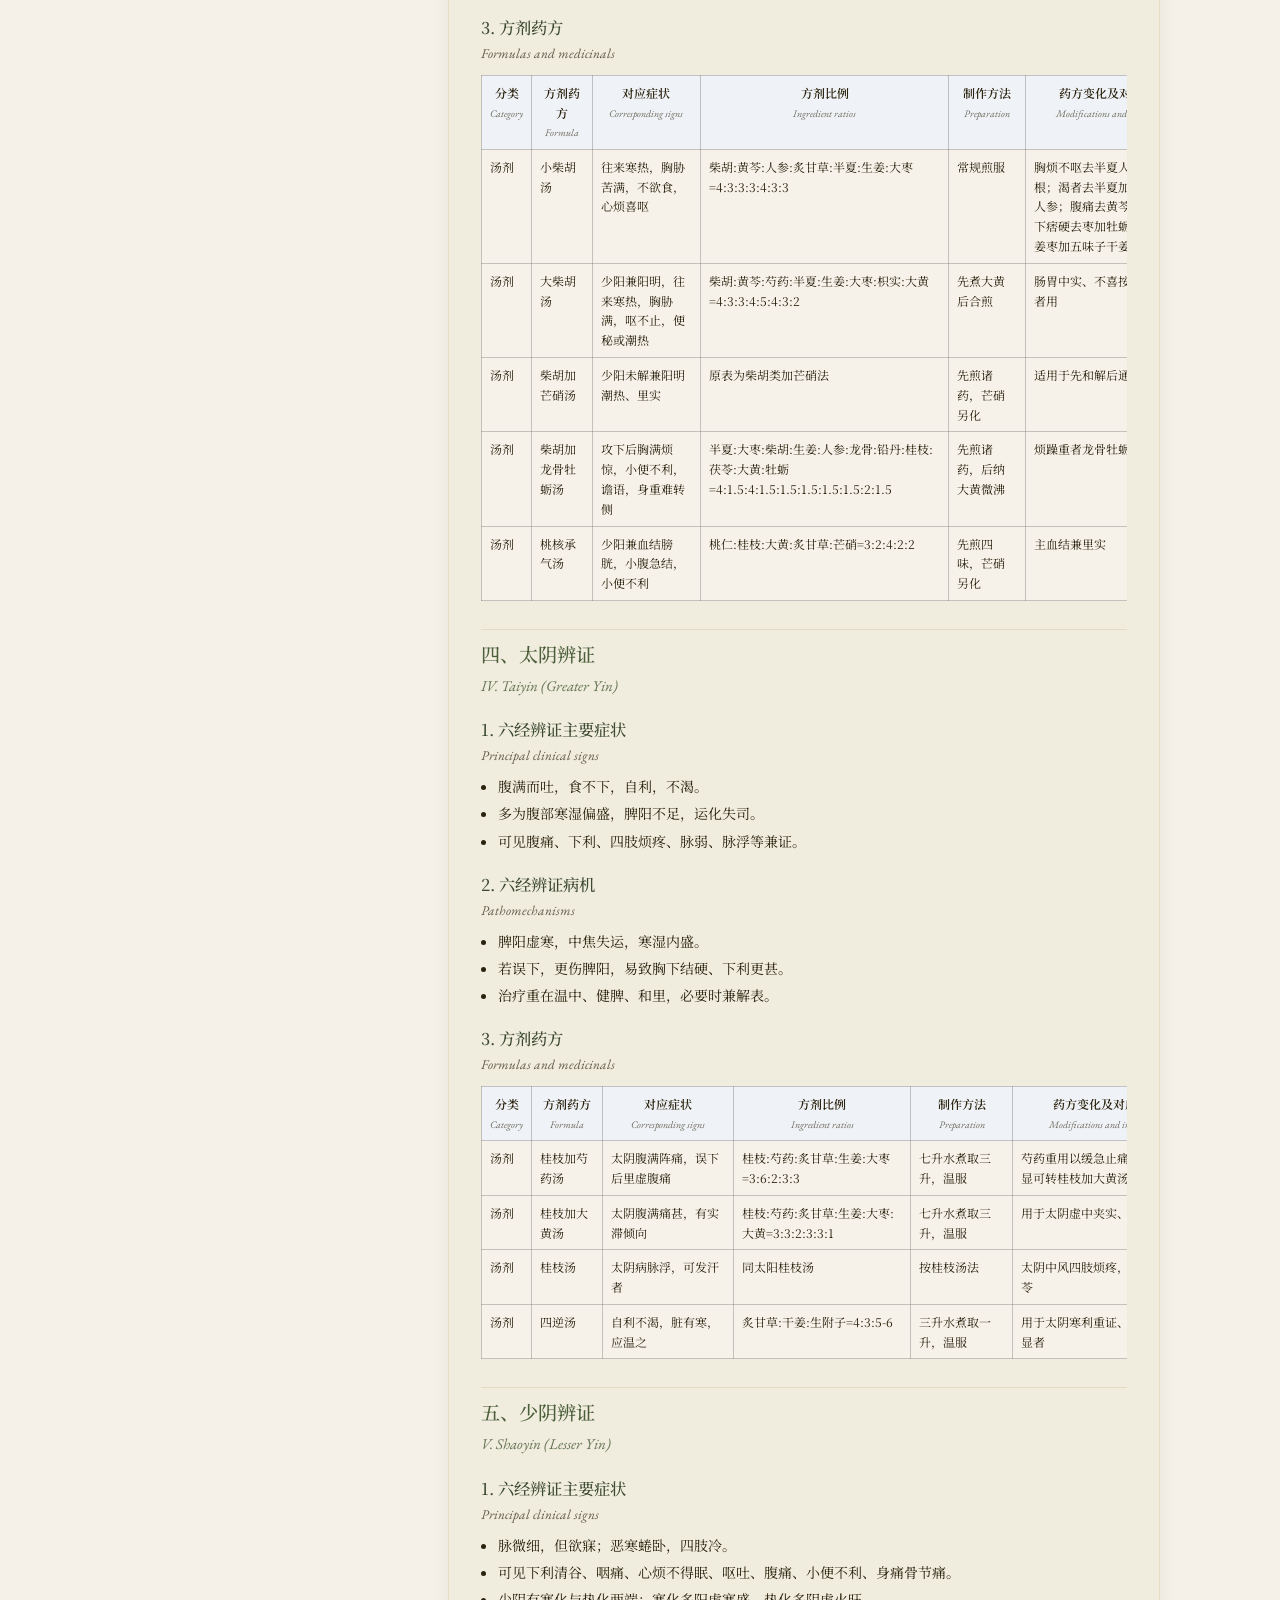
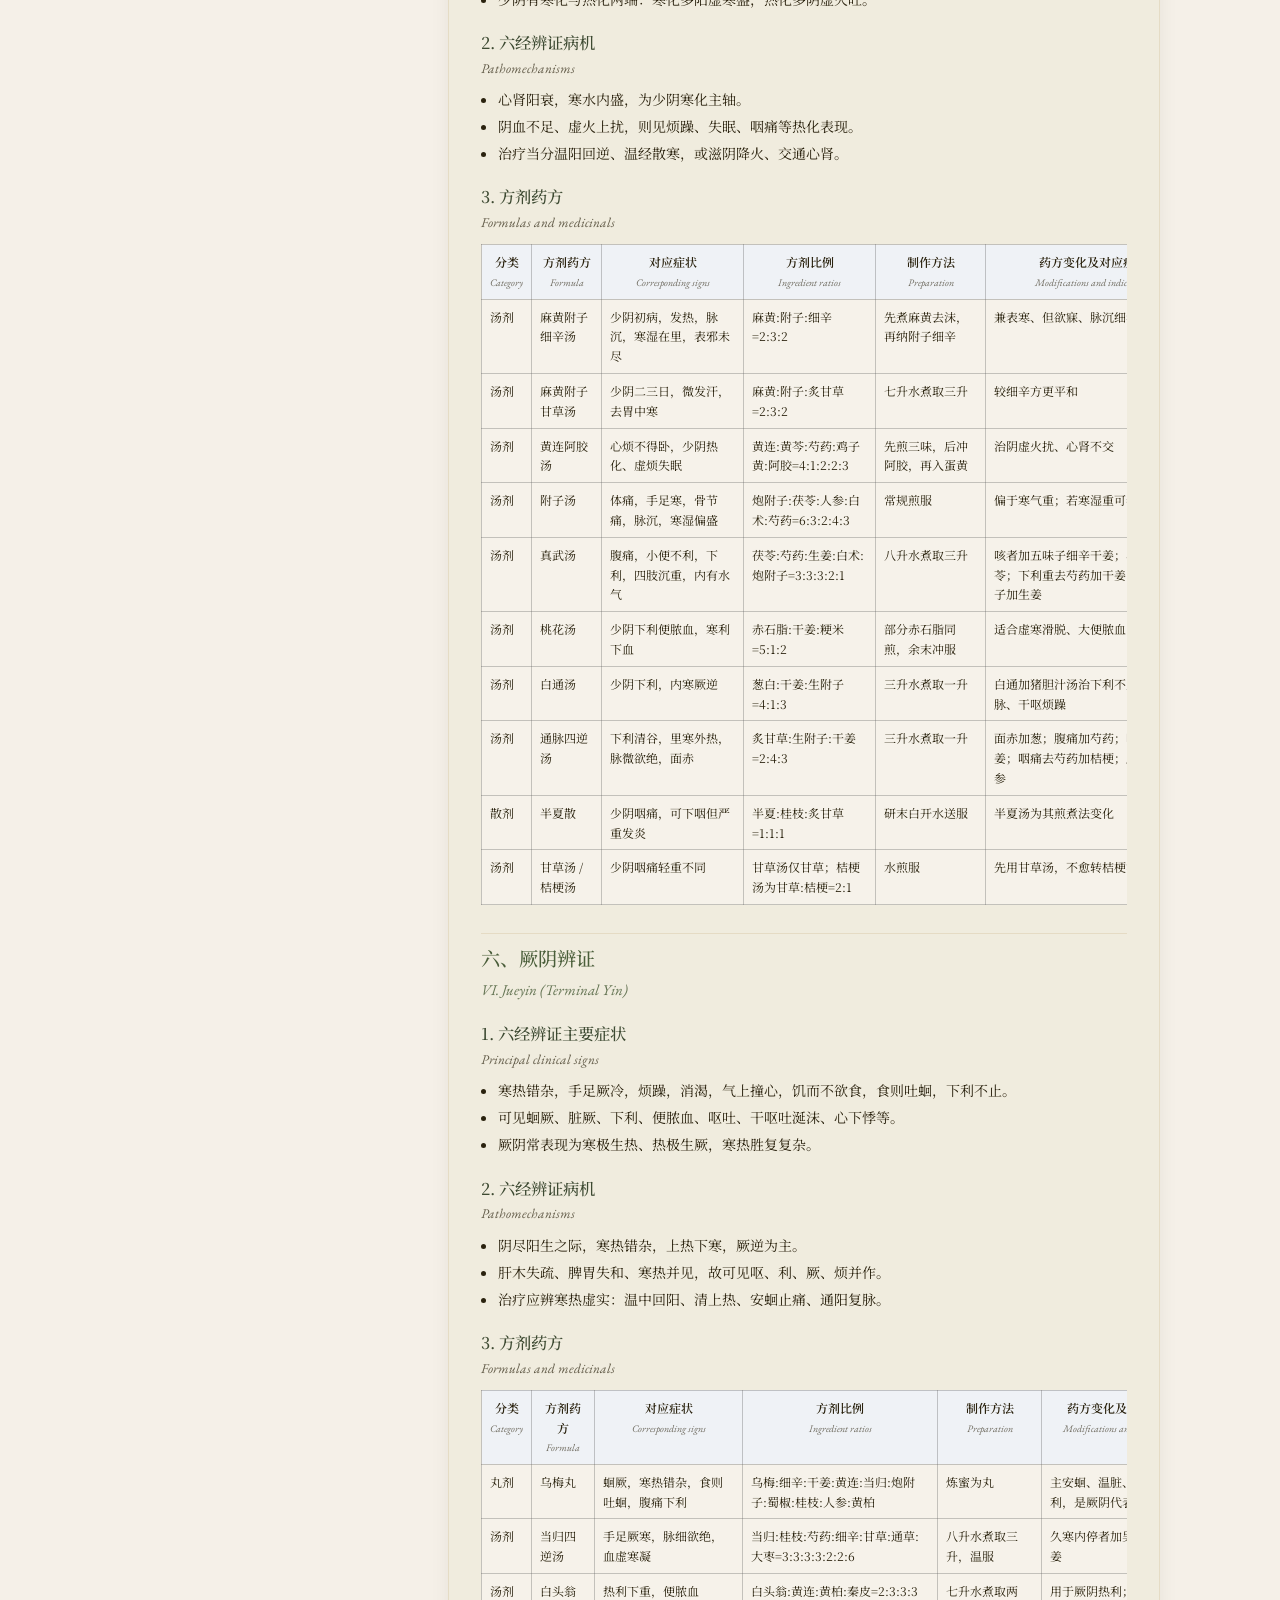
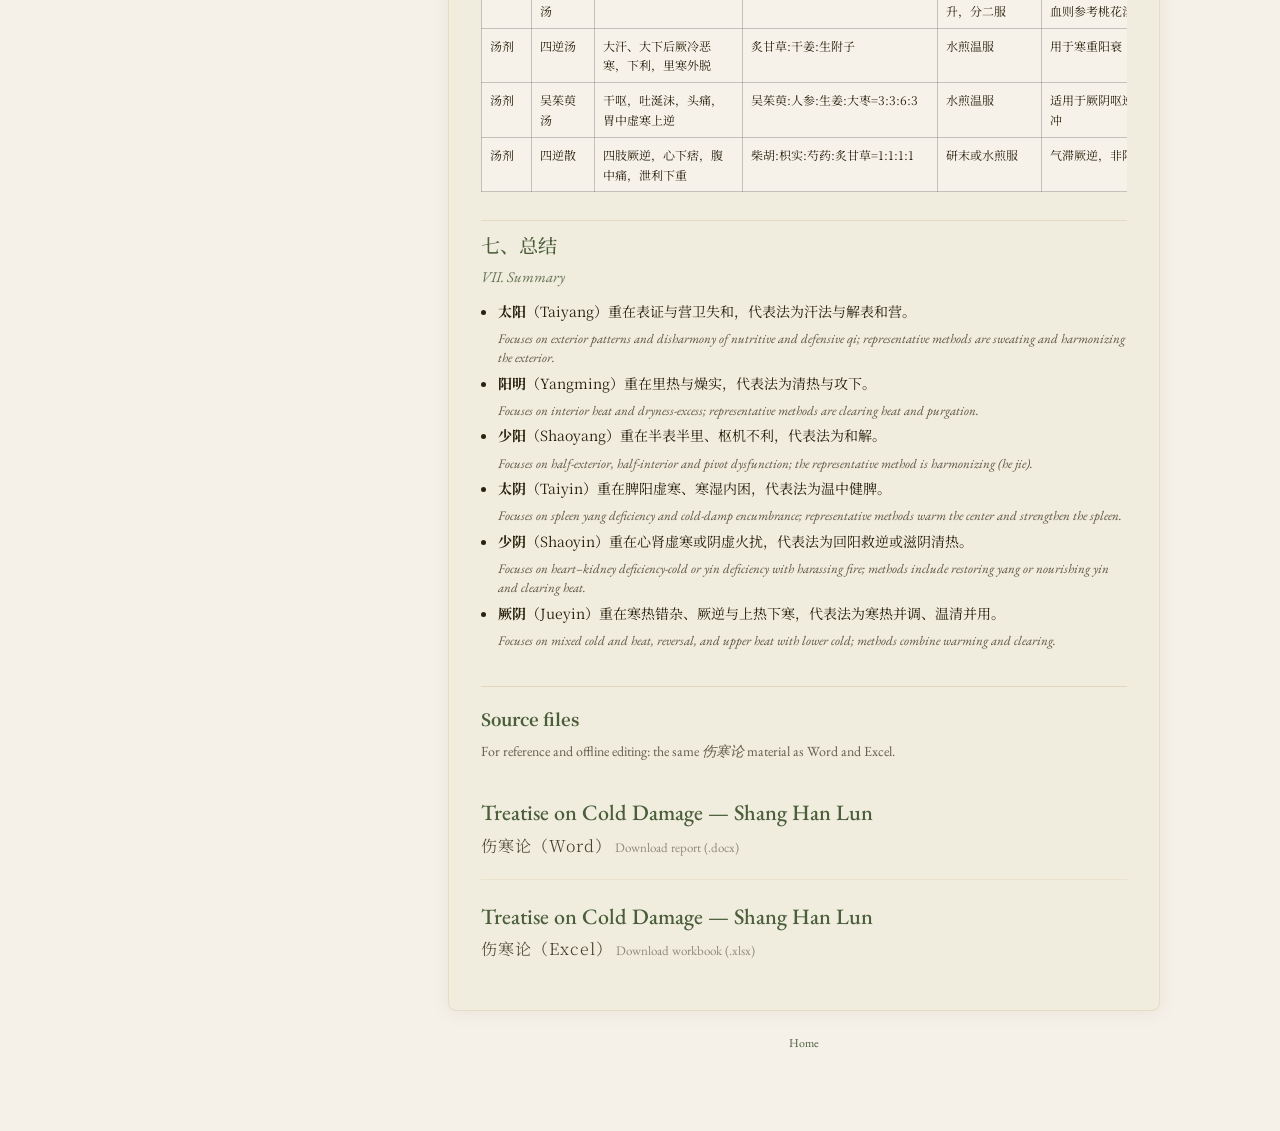
==== commit 16c85e44: "Merge f078260615e48ee646d202aabbcc49c8c4bf8be3 into 1f68043593b3d54454107610998947e909dcb46d" ====
--- a/traditional-chinese-medicine.html
+++ b/traditional-chinese-medicine.html
@@ -122,6 +122,21 @@
         color: rgba(42, 34, 14, 0.72);
         margin-top: 2px;
       }
+      .tcm-h4 {
+        font-size: 0.95rem;
+        font-weight: 500;
+        color: #4a5e3a;
+        margin: 16px 0 6px;
+      }
+      .tcm-h4 .tcm-en {
+        display: block;
+        font-family: 'EB Garamond', Georgia, serif;
+        font-size: 0.85em;
+        font-weight: 400;
+        font-style: italic;
+        color: rgba(42, 34, 14, 0.68);
+        margin-top: 2px;
+      }
       .tcm-article ul {
         margin: 6px 0 14px 1.2em;
         font-size: 14px;
@@ -165,6 +180,15 @@
         color: rgba(42, 34, 14, 0.75);
         margin-top: 6px;
         line-height: 1.5;
+      }
+      .tcm-category-intro {
+        background: rgba(255,255,255,0.3);
+        padding: 10px 12px;
+        margin: 8px 0 12px;
+        border-radius: 4px;
+        font-size: 13px;
+        color: rgba(42, 34, 14, 0.85);
+        border-left: 2px solid rgba(74, 94, 58, 0.4);
       }
       .tcm-downloads-heading {
         font-family: 'Noto Serif SC', serif;
@@ -204,7 +228,7 @@
             <p style="margin-bottom: 18px;">Study notes on classical Chinese medicine. The article below follows the six-channel structure (symptoms, pathomechanisms, formulas); headings and table columns are given in English as well. Source files for editing are linked at the end.</p>
             <article class="tcm-article" lang="zh-CN">
 <h1 class="tcm-title"><span class="tcm-zh" lang="zh-CN">《伤寒论》六经辨证分析整理</span><span class="tcm-title-en" lang="en">Treatise on Cold Damage (Shang Han Lun) — Six-channel pattern analysis</span></h1>
-<p class="note"><span class="tcm-zh" lang="zh-CN">说明：本整理主要做文献与表格内容归纳，不作为临床处方建议。原表中个别剂量、解释和现代换算带有讲义化表述，本文尽量保持原意并统一格式。</span><span class="tcm-note-en" lang="en">Note: This is a scholarly summary of source tables and texts, not clinical prescribing advice. Some dosages, explanations, and modern conversions retain a didactic tone from the workbook; wording is preserved where possible and formatting is unified.</span></p>
+<p class="note"><span class="tcm-zh" lang="zh-CN">说明：本整理主要做文献与表格内容归纳，不作为临床处方建议。</span><span class="tcm-note-en" lang="en">Note: This is a scholarly summary of source tables and texts, not clinical prescribing advice.</span></p>
 
 <h2 class="tcm-h2"><span class="tcm-zh" lang="zh-CN">一、太阳辨证</span><span class="tcm-en" lang="en">I. Taiyang (Greater Yang)</span></h2>
 <h3 class="tcm-h3"><span class="tcm-zh" lang="zh-CN">1. 六经辨证主要症状</span><span class="tcm-en" lang="en">Principal clinical signs</span></h3>
@@ -220,18 +244,95 @@
 <li>太阳病兼水饮、痰饮、胃气失和时，常见呕、喘、心下痞、头眩等。</li>
 </ul>
 <h3 class="tcm-h3"><span class="tcm-zh" lang="zh-CN">3. 方剂药方</span><span class="tcm-en" lang="en">Formulas and medicinals</span></h3>
+
+<h4 class="tcm-h4"><span class="tcm-zh" lang="zh-CN">（一）桂枝汤类（中风表虚证）</span><span class="tcm-en" lang="en">(1) Guizhi Tang category (Wind-strike, exterior deficiency)</span></h4>
+<div class="tcm-category-intro"><span class="tcm-zh" lang="zh-CN">主要症状：太阳中风，头痛发热，汗出恶风，脉浮缓，阳浮而阴弱，阳浮热自发，阴弱汗自出，微微恶寒恶风，干呕。</span></div>
 <div class="tcm-table-wrap"><table class="tcm-table">
 <tr><th scope="col"><span class="tcm-th-zh" lang="zh-CN">分类</span><span class="tcm-th-en" lang="en">Category</span></th><th scope="col"><span class="tcm-th-zh" lang="zh-CN">方剂药方</span><span class="tcm-th-en" lang="en">Formula</span></th><th scope="col"><span class="tcm-th-zh" lang="zh-CN">对应症状</span><span class="tcm-th-en" lang="en">Corresponding signs</span></th><th scope="col"><span class="tcm-th-zh" lang="zh-CN">方剂比例</span><span class="tcm-th-en" lang="en">Ingredient ratios</span></th><th scope="col"><span class="tcm-th-zh" lang="zh-CN">制作方法</span><span class="tcm-th-en" lang="en">Preparation</span></th><th scope="col"><span class="tcm-th-zh" lang="zh-CN">药方变化及对应症状</span><span class="tcm-th-en" lang="en">Modifications and indications</span></th></tr>
 <tr><td>汤剂</td><td>桂枝汤</td><td>太阳中风，头痛发热，汗出恶风</td><td>桂枝:芍药:炙甘草:生姜:大枣=3:3:2:3:3</td><td>七升水煮取三升，去渣温服</td><td>加葛根治项背强；加厚朴杏仁治喘；加附子治漏汗、恶风、小便难</td></tr>
+<tr><td>汤剂</td><td>桂枝加葛根汤</td><td>项背强几几，汗出，恶风</td><td>桂枝:芍药:甘草:生姜:大枣:葛根=3:3:2:3:3:4</td><td>七升水煮取三升，去渣温服</td><td>葛根重用以提升停滞的水</td></tr>
+<tr><td>汤剂</td><td>桂枝加厚朴杏仁汤</td><td>太阳病，下之微喘者，表未解</td><td>桂枝:芍药:甘草:生姜:大枣:厚朴:杏仁=3:3:3:3:3:2:2</td><td>七升水煮取三升，去渣温服</td><td>厚朴去脾湿气；杏仁去肺咳喘</td></tr>
+<tr><td>汤剂</td><td>桂枝加附子汤</td><td>发汗漏汗不止，恶风，小便难</td><td>桂枝:芍药:炙甘草:生姜:大枣:炮附子=3:3:2:3:3:3</td><td>六升水煮取三升，去渣温服</td><td>炮附子固表流水</td></tr>
+<tr><td>汤剂</td><td>桂枝去芍药汤</td><td>太阳病被攻下后，脉促，胸满</td><td>桂枝:甘草:生姜:大枣=3:2:3:3</td><td>七升水煮取三升，去渣温服</td><td>胸满不用芍药</td></tr>
+<tr><td>汤剂</td><td>桂枝去芍药加附子汤</td><td>微恶寒，胸中苦满</td><td>桂枝:炙甘草:生姜:大枣:附子=3:2:3:3:3</td><td>七升水煮取三升，去渣温服</td><td>附子固表</td></tr>
+<tr><td>汤剂</td><td>桂枝加桂汤</td><td>烧针令汗，针处被寒，核起而赤，必发奔豚</td><td>桂枝:芍药:甘草:生姜:大枣:肉桂=3:3:2:3:3:2</td><td>七升水煮取三升，去渣温服</td><td>肉桂辛辣味重入心</td></tr>
+<tr><td>汤剂</td><td>桂枝麻黄各半汤</td><td>往来寒热，身体瘙痒不能出汗</td><td>桂枝:芍药:炙甘草:生姜:大枣:麻黄:杏仁=2:1:1:1:1:1:1</td><td>五升水煮取一升八合，温服六合</td><td>调和营卫</td></tr>
+<tr><td>汤剂</td><td>桂枝二麻黄一汤</td><td>脉洪大，热多寒少，无呕吐</td><td>桂枝:芍药:生姜:大枣:麻黄:杏仁=4:2:2:3:2:2</td><td>五升水煮取一升八合，温服六合</td><td>调和营卫</td></tr>
+<tr><td>汤剂</td><td>桂枝二越婢一汤</td><td>发热恶寒，热多寒少，烦躁脉微弱</td><td>桂枝:芍药:甘草:生姜:大枣:麻黄:石膏=1:1:1:2:2:1:4-5</td><td>五升水煮取两升，温服一升</td><td>石膏吸收体内热量</td></tr>
+<tr><td>汤剂</td><td>桂枝人参汤</td><td>太阳病外症未除，数次攻下，协热利</td><td>桂枝:炙甘草:白术:人参:干姜=4:4:3:3:3</td><td>水九升煮取三升，温服一升</td><td>桂枝加强心力；人参补阴</td></tr>
+</table></div>
+
+<h4 class="tcm-h4"><span class="tcm-zh" lang="zh-CN">（二）麻黄汤类（伤寒表实证）</span><span class="tcm-en" lang="en">(2) Mahuang Tang category (Cold-damage, exterior excess)</span></h4>
+<div class="tcm-category-intro"><span class="tcm-zh" lang="zh-CN">主要症状：太阳伤寒，脉浮紧，发热，恶寒，身疼痛，无汗而喘。表寒里热者见烦躁，表寒里寒者见心下有水汽、干呕、咳嗽。</span></div>
+<div class="tcm-table-wrap"><table class="tcm-table">
+<tr><th scope="col"><span class="tcm-th-zh" lang="zh-CN">分类</span><span class="tcm-th-en" lang="en">Category</span></th><th scope="col"><span class="tcm-th-zh" lang="zh-CN">方剂药方</span><span class="tcm-th-en" lang="en">Formula</span></th><th scope="col"><span class="tcm-th-zh" lang="zh-CN">对应症状</span><span class="tcm-th-en" lang="en">Corresponding signs</span></th><th scope="col"><span class="tcm-th-zh" lang="zh-CN">方剂比例</span><span class="tcm-th-en" lang="en">Ingredient ratios</span></th><th scope="col"><span class="tcm-th-zh" lang="zh-CN">制作方法</span><span class="tcm-th-en" lang="en">Preparation</span></th><th scope="col"><span class="tcm-th-zh" lang="zh-CN">药方变化及对应症状</span><span class="tcm-th-en" lang="en">Modifications and indications</span></th></tr>
 <tr><td>汤剂</td><td>麻黄汤</td><td>太阳伤寒，脉浮紧，发热，身痛，无汗而喘</td><td>麻黄:桂枝:炙甘草:杏仁=3:2:1:3</td><td>先煮麻黄去沫，再纳余药，取三升温服</td><td>大青龙汤治表寒里热烦躁；麻杏甘石汤治汗后而喘、无大热</td></tr>
+<tr><td>汤剂</td><td>大青龙汤</td><td>表寒里热，脉浮紧，发热恶寒身痛，不汗出而烦躁</td><td>麻黄:桂枝:炙甘草:杏仁:生姜:大枣:石膏=6:2:2:2:2:3:4</td><td>十升水煮取三升，温服八合</td><td>麻黄和桂枝发表汗；石膏消热</td></tr>
+<tr><td>汤剂</td><td>小青龙汤</td><td>表寒里饮，心下有水汽，干呕，发热而咳喘</td><td>麻黄:桂枝:芍药:细辛:干姜:甘草:五味子:半夏=3:3:3:3:3:3:5:5</td><td>十升水煮取三升，温服</td><td>渴者去半夏加栝楼根；喘者加麻黄杏仁；少腹满加茯苓</td></tr>
+<tr><td>汤剂</td><td>麻杏甘石汤</td><td>汗出而喘，无大热</td><td>麻黄:杏仁:甘草:石膏=4:2:2:6</td><td>七升水煮取两升，温服一升</td><td>麻黄推气发表；石膏去高热</td></tr>
+<tr><td>汤剂</td><td>越婢汤</td><td>去水肿</td><td>麻黄:石膏:生姜:炙甘草:大枣=6:8:2:3:3</td><td>六升水煮取三升</td><td>石膏大于麻黄可以去水肿</td></tr>
+</table></div>
+
+<h4 class="tcm-h4"><span class="tcm-zh" lang="zh-CN">（三）葛根汤类</span><span class="tcm-en" lang="en">(3) Gegen Tang category</span></h4>
+<div class="tcm-category-intro"><span class="tcm-zh" lang="zh-CN">主要症状：项背强几几，无汗或汗出，恶风。太阳阳明合并者见下利。</span></div>
+<div class="tcm-table-wrap"><table class="tcm-table">
+<tr><th scope="col"><span class="tcm-th-zh" lang="zh-CN">分类</span><span class="tcm-th-en" lang="en">Category</span></th><th scope="col"><span class="tcm-th-zh" lang="zh-CN">方剂药方</span><span class="tcm-th-en" lang="en">Formula</span></th><th scope="col"><span class="tcm-th-zh" lang="zh-CN">对应症状</span><span class="tcm-th-en" lang="en">Corresponding signs</span></th><th scope="col"><span class="tcm-th-zh" lang="zh-CN">方剂比例</span><span class="tcm-th-en" lang="en">Ingredient ratios</span></th><th scope="col"><span class="tcm-th-zh" lang="zh-CN">制作方法</span><span class="tcm-th-en" lang="en">Preparation</span></th><th scope="col"><span class="tcm-th-zh" lang="zh-CN">药方变化及对应症状</span><span class="tcm-th-en" lang="en">Modifications and indications</span></th></tr>
 <tr><td>汤剂</td><td>葛根汤</td><td>项背强几几，无汗，恶风</td><td>葛根:麻黄:桂枝:芍药:甘草:生姜:大枣=4:3:2:2:2:3:3</td><td>先煮葛根麻黄，后纳余药，取三升温服</td><td>葛根加半夏汤治下利兼呕</td></tr>
-<tr><td>汤剂</td><td>小青龙汤</td><td>表寒里饮，咳喘，干呕，发热</td><td>麻黄:桂枝:芍药:细辛:干姜:甘草:五味子:半夏=3:3:3:3:3:3:5:5</td><td>十升水煮取三升，温服</td><td>渴者去半夏加栝楼根；喘者加麻黄杏仁；少腹满加茯苓</td></tr>
-<tr><td>汤剂</td><td>五苓散</td><td>太阳蓄水，小便不利，口渴，头眩，水入即吐</td><td>茯苓:猪苓:泽泻:桂枝:白术=3:3:6:3:2</td><td>研末服或按原表作散剂用</td><td>治汗后烦渴、小便不利；兼治表水不化</td></tr>
+<tr><td>汤剂</td><td>葛根加半夏汤</td><td>太阳阳明症，下利想呕吐</td><td>葛根:麻黄:桂枝:芍药:炙甘草:生姜:大枣:生半夏=4:3:2:2:2:3:3:3</td><td>十升水煮取三升，温服一升</td><td>生半夏止呕</td></tr>
+<tr><td>汤剂</td><td>葛芩连汤</td><td>协热利：内寒，舌苔白，大便臭</td><td>葛根:炙甘草:黄芩:黄连=5:2:3:3</td><td>八升水煮取两升，温服</td><td>葛根提升肠胃水液；黄连治疗胃湿热</td></tr>
+</table></div>
+
+<h4 class="tcm-h4"><span class="tcm-zh" lang="zh-CN">（四）蓄水蓄血证</span><span class="tcm-en" lang="en">(4) Water accumulation and blood stasis patterns</span></h4>
+<div class="tcm-category-intro"><span class="tcm-zh" lang="zh-CN">主要症状：蓄水证见小便不利，口渴，头眩，水入即吐；蓄血证见小腹急结，小便自利，其人如狂。</span></div>
+<div class="tcm-table-wrap"><table class="tcm-table">
+<tr><th scope="col"><span class="tcm-th-zh" lang="zh-CN">分类</span><span class="tcm-th-en" lang="en">Category</span></th><th scope="col"><span class="tcm-th-zh" lang="zh-CN">方剂药方</span><span class="tcm-th-en" lang="en">Formula</span></th><th scope="col"><span class="tcm-th-zh" lang="zh-CN">对应症状</span><span class="tcm-th-en" lang="en">Corresponding signs</span></th><th scope="col"><span class="tcm-th-zh" lang="zh-CN">方剂比例</span><span class="tcm-th-en" lang="en">Ingredient ratios</span></th><th scope="col"><span class="tcm-th-zh" lang="zh-CN">制作方法</span><span class="tcm-th-en" lang="en">Preparation</span></th><th scope="col"><span class="tcm-th-zh" lang="zh-CN">药方变化及对应症状</span><span class="tcm-th-en" lang="en">Modifications and indications</span></th></tr>
+<tr><td>粉剂</td><td>五苓散</td><td>太阳蓄水，小便不利，口渴，头眩，水入即吐</td><td>茯苓:猪苓:泽泻:桂枝:白术=3:3:6:3:2</td><td>研末服或按原表作散剂用</td><td>治汗后烦渴、小便不利；兼治表水不化</td></tr>
+<tr><td>汤剂</td><td>苓桂术甘汤</td><td>站起来头晕充血，心下逆满，气上冲胸</td><td>茯苓:桂枝:白术:甘草=4:3:2:2</td><td>水六升煮取三升，温服一升</td><td>降冲逆去晕眩</td></tr>
 <tr><td>汤剂</td><td>真武汤</td><td>汗后头眩心悸，身欲坠地，寒水内停</td><td>茯苓:白芍:生姜:白术:炮附子=3:3:3:2:1</td><td>八升水煮取三升，温服</td><td>偏于阳虚水泛、眩晕、悸动</td></tr>
+<tr><td>汤剂</td><td>桃核承气汤</td><td>少阳兼血结膀胱，小腹急结，小便不利</td><td>桃仁:桂枝:大黄:炙甘草:芒硝=3:2:4:2:2</td><td>先煎四味，芒硝另化</td><td>主血结兼里实</td></tr>
+<tr><td>汤剂</td><td>抵当汤</td><td>太阳蓄血，少腹满，小便自利，其人如狂</td><td>水蛭:虻虫:桃仁:大黄=1:1:1:1</td><td>水五升煮取三升，温服一升</td><td>适用于太阳蓄血重证</td></tr>
+<tr><td>丸剂</td><td>抵当丸</td><td>蓄血较缓、血结较轻</td><td>同抵当汤</td><td>制丸内服</td><td>适用于太阳蓄血而病势较缓者</td></tr>
+</table></div>
+
+<h4 class="tcm-h4"><span class="tcm-zh" lang="zh-CN">（五）结胸证</span><span class="tcm-en" lang="en">(5) Chest binding pattern</span></h4>
+<div class="tcm-category-intro"><span class="tcm-zh" lang="zh-CN">主要症状：心下硬满疼痛，按之石鞭。热实结胸见寸脉浮、关脉沉；寒实结胸无热象。</span></div>
+<div class="tcm-table-wrap"><table class="tcm-table">
+<tr><th scope="col"><span class="tcm-th-zh" lang="zh-CN">分类</span><span class="tcm-th-en" lang="en">Category</span></th><th scope="col"><span class="tcm-th-zh" lang="zh-CN">方剂药方</span><span class="tcm-th-en" lang="en">Formula</span></th><th scope="col"><span class="tcm-th-zh" lang="zh-CN">对应症状</span><span class="tcm-th-en" lang="en">Corresponding signs</span></th><th scope="col"><span class="tcm-th-zh" lang="zh-CN">方剂比例</span><span class="tcm-th-en" lang="en">Ingredient ratios</span></th><th scope="col"><span class="tcm-th-zh" lang="zh-CN">制作方法</span><span class="tcm-th-en" lang="en">Preparation</span></th><th scope="col"><span class="tcm-th-zh" lang="zh-CN">药方变化及对应症状</span><span class="tcm-th-en" lang="en">Modifications and indications</span></th></tr>
 <tr><td>丸剂</td><td>大陷胸丸</td><td>结胸，胸腔痰热水结</td><td>大黄:葶苈:芒硝:杏仁:甘遂末:白蜜=3:3:3:3:1:2</td><td>药末合蜜为丸，另以甘遂白蜜汤送服</td><td>偏重胸中痰水与热实壅结</td></tr>
-<tr><td>丸剂</td><td>抵当丸</td><td>蓄血较缓、血结较轻</td><td>原表列于抵当类证中</td><td>制丸内服</td><td>适用于太阳蓄血而病势较缓者</td></tr>
+<tr><td>汤剂</td><td>大陷胸汤</td><td>热实结胸，心下痛，按之石鞭</td><td>大黄:芒硝:甘遂=4:2:1</td><td>水六升先煮大黄，纳芒硝甘遂，温服</td><td>得快利，止后服</td></tr>
+<tr><td>汤剂</td><td>小陷胸汤</td><td>小陷胸病，正在心下，按则痛，脉浮滑</td><td>黄连:半夏:栝楼实=2:5:3</td><td>水九升煮取三升，分三服</td><td>黄连去热；半夏祛水；栝楼实开痰结</td></tr>
+<tr><td>粉剂</td><td>三物小白散</td><td>寒实结胸，无热象</td><td>桔梗:巴豆:贝母=3:1:3</td><td>研末温服</td><td>主寒痰壅闭、胸中结实</td></tr>
 <tr><td>粉剂</td><td>文蛤散</td><td>被冷水遏表后欲饮水但不渴</td><td>文蛤壳研粉</td><td>研末服</td><td>若仍不解，可转五苓散</td></tr>
-<tr><td>粉剂</td><td>三物小白散</td><td>寒实结胸，无热象</td><td>桔梗:巴豆:贝母=3:1:3</td><td>研末温服</td><td>主寒痰壅闭、胸中结实</td></tr>
+<tr><td>汤剂</td><td>十枣汤</td><td>肺积水，但坐不得卧，胸下痛</td><td>红枣:甘遂:芫花:大戟=3:0.3:0.3:0.3</td><td>先煮枣去滓，内药末服</td><td>强人服一钱，虚人五分</td></tr>
+</table></div>
+
+<h4 class="tcm-h4"><span class="tcm-zh" lang="zh-CN">（六）痞证</span><span class="tcm-en" lang="en">(6) Glomus pattern</span></h4>
+<div class="tcm-category-intro"><span class="tcm-zh" lang="zh-CN">主要症状：心下痞满，按之濡（软），不痛。可兼呕、利、肠鸣等。</span></div>
+<div class="tcm-table-wrap"><table class="tcm-table">
+<tr><th scope="col"><span class="tcm-th-zh" lang="zh-CN">分类</span><span class="tcm-th-en" lang="en">Category</span></th><th scope="col"><span class="tcm-th-zh" lang="zh-CN">方剂药方</span><span class="tcm-th-en" lang="en">Formula</span></th><th scope="col"><span class="tcm-th-zh" lang="zh-CN">对应症状</span><span class="tcm-th-en" lang="en">Corresponding signs</span></th><th scope="col"><span class="tcm-th-zh" lang="zh-CN">方剂比例</span><span class="tcm-th-en" lang="en">Ingredient ratios</span></th><th scope="col"><span class="tcm-th-zh" lang="zh-CN">制作方法</span><span class="tcm-th-en" lang="en">Preparation</span></th><th scope="col"><span class="tcm-th-zh" lang="zh-CN">药方变化及对应症状</span><span class="tcm-th-en" lang="en">Modifications and indications</span></th></tr>
+<tr><td>汤剂</td><td>大黄黄连泻心汤</td><td>心下痞，按之濡，寸脉关脉俱浮</td><td>大黄:黄连=2:1</td><td>用热水泡服</td><td>大黄下气；黄连降热气</td></tr>
+<tr><td>汤剂</td><td>附子泻心汤</td><td>心下痞，而复恶寒，汗出</td><td>大黄:黄连:黄芩:炮附子=2:1:1:3</td><td>先煮附子，后纳三黄</td><td>表虚胃热</td></tr>
+<tr><td>汤剂</td><td>半夏泻心汤</td><td>不渴，满而不痛，舌苔黄厚</td><td>生半夏:人参:黄芩:炙甘草:黄连:大枣=5:3:3:3:1:3</td><td>水煎服</td><td>生半夏去胃寒水止呕</td></tr>
+<tr><td>汤剂</td><td>生姜泻心汤</td><td>胃中不合，干打嗝，口臭，腹中雷鸣，下利</td><td>生姜:炙甘草:生半夏:人参:黄芩:干姜:黄连:大枣=4:3:5:3:1:3:1:3</td><td>水十升煮取三升，分三服</td><td>生姜排胃周围水</td></tr>
+<tr><td>汤剂</td><td>甘草泻心汤</td><td>下利日数十行，谷物不化，腹中雷鸣</td><td>甘草:黄芩:干姜:半夏:大枣:黄连=4:3:3:5:3:1</td><td>水十升煮取三升，分三服</td><td>甘草补中缓急</td></tr>
+<tr><td>汤剂</td><td>旋覆花代赭石汤</td><td>心下痞鞭，打嗝不止</td><td>旋覆花:人参:生姜:代赭石:大枣:甘草:生半夏=3:2:5:1:3:3:5</td><td>水十升煮取三升，分三服</td><td>旋覆花去浓痰；代赭石降逆</td></tr>
+<tr><td>粉剂</td><td>瓜蒂散</td><td>邪结胸中，心下满而烦，饥不能食，宜吐</td><td>瓜蒂:赤小豆=0.1:0.1</td><td>炒黄后合水服</td><td>用于胸中痰实壅阻之吐法</td></tr>
+</table></div>
+
+<h4 class="tcm-h4"><span class="tcm-zh" lang="zh-CN">（七）其他方剂</span><span class="tcm-en" lang="en">(7) Other formulas</span></h4>
+<div class="tcm-category-intro"><span class="tcm-zh" lang="zh-CN">主要症状：包括误治后变证、虚烦不得眠、风湿相搏、脉结代心动悸等。</span></div>
+<div class="tcm-table-wrap"><table class="tcm-table">
+<tr><th scope="col"><span class="tcm-th-zh" lang="zh-CN">分类</span><span class="tcm-th-en" lang="en">Category</span></th><th scope="col"><span class="tcm-th-zh" lang="zh-CN">方剂药方</span><span class="tcm-th-en" lang="en">Formula</span></th><th scope="col"><span class="tcm-th-zh" lang="zh-CN">对应症状</span><span class="tcm-th-en" lang="en">Corresponding signs</span></th><th scope="col"><span class="tcm-th-zh" lang="zh-CN">方剂比例</span><span class="tcm-th-en" lang="en">Ingredient ratios</span></th><th scope="col"><span class="tcm-th-zh" lang="zh-CN">制作方法</span><span class="tcm-th-en" lang="en">Preparation</span></th><th scope="col"><span class="tcm-th-zh" lang="zh-CN">药方变化及对应症状</span><span class="tcm-th-en" lang="en">Modifications and indications</span></th></tr>
+<tr><td>汤剂</td><td>四逆汤</td><td>烦躁，四逆（四肢寒凉）</td><td>炙甘草:干姜:生附子=4:3:5-6</td><td>三升水煮取一升，温服</td><td>用于太阴寒利重证</td></tr>
+<tr><td>汤剂</td><td>小建中汤</td><td>阳脉涩，阴脉弦，腹中急痛；痿症</td><td>桂枝:芍药:甘草:生姜:大枣:麦芽糖=3:6:2:3:3:10</td><td>七升水煮取三升，温服</td><td>补阳，胃口不好</td></tr>
+<tr><td>汤剂</td><td>炙甘草汤</td><td>脉结代，心动悸</td><td>炙甘草:生姜:桂枝:人参:生地黄:阿胶:麦门冬:麻子仁:大枣=4:3:3:3:10:2:5:8</td><td>清酒七升和水八升煮取三升，冲阿胶服</td><td>补阴、营、血</td></tr>
+<tr><td>汤剂</td><td>柴胡桂枝汤</td><td>发热微微恶寒，肢节疼痛，呕逆，心下支结</td><td>柴胡:桂枝:黄芩:人参:炙甘草:生半夏:芍药:生姜:大枣=4:1.5:1.5:1.5:1:1.5:1.5:1.5</td><td>水七升煮取三升，分三服</td><td>太阳少阳并病</td></tr>
+<tr><td>汤剂</td><td>栀子豆豉汤</td><td>虚烦不得眠，烦热，胸中窒息</td><td>栀子:豆豉=1:1</td><td>水四升煮取一升半，分二服</td><td>栀子去热；豆豉生胃阴津</td></tr>
+<tr><td>汤剂</td><td>白虎汤</td><td>表有寒，里有热</td><td>知母:石膏:生甘草:粳米=6:10:3:3</td><td>煮至米熟，去渣温服</td><td>知母祛湿；石膏去热</td></tr>
+<tr><td>汤剂</td><td>白虎加人参汤</td><td>大汗出后，烦躁口渴不解，脉洪大</td><td>知母:石膏:生甘草:粳米:人参=6:10:3:3:3</td><td>一斗煮成三升，温服</td><td>人参滋阴</td></tr>
+<tr><td>汤剂</td><td>调胃承气汤</td><td>心烦，不吐不下，轻中度便结</td><td>大黄:炙甘草:芒硝=2:1:1</td><td>先煮大黄甘草，再纳芒硝化服</td><td>胃燥较轻者</td></tr>
+<tr><td>汤剂</td><td>黄芩汤</td><td>太阳少阳合并，自下利，肚子疼痛</td><td>黄芩:甘草:芍药:大枣=3:2:2:3</td><td>水十升煮取三升，分二服</td><td>黄芩去上焦热</td></tr>
+<tr><td>汤剂</td><td>黄连汤</td><td>胸中有热，胃下有邪气，腹中痛，欲呕吐</td><td>黄连:炙甘草:干姜:桂枝:人参:生半夏:大枣=3:3:3:3:3:5:3</td><td>水煎服</td><td>胃炎</td></tr>
 </table></div>
 
 <h2 class="tcm-h2"><span class="tcm-zh" lang="zh-CN">二、阳明辨证</span><span class="tcm-en" lang="en">II. Yangming (Yang Brightness)</span></h2>
@@ -253,12 +354,10 @@
 <tr><td>汤剂</td><td>白虎汤</td><td>阳明经热，大渴，大汗，脉洪大</td><td>知母:石膏:生甘草:粳米=6:10:3:3</td><td>煮至米熟，去渣温服</td><td>白虎加人参汤治烦渴更甚、气阴两伤</td></tr>
 <tr><td>汤剂</td><td>调胃承气汤</td><td>阳明胃燥，心烦，不吐不下，轻中度便结</td><td>大黄:炙甘草:芒硝=2:1:1</td><td>先煮大黄甘草，再纳芒硝化服</td><td>适合胃燥较轻、津伤较明显者</td></tr>
 <tr><td>汤剂</td><td>小承气汤</td><td>腹满、放屁、舌黄、脉实、燥实初成</td><td>大黄:厚朴:枳实=4:2:2</td><td>四升水煮取一升二合，分温两服</td><td>用于判断里实轻重；下后转矢气者可进大承气汤</td></tr>
-<tr><td>汤剂</td><td>大承气汤</td><td>潮热、谵语、腹满痛、便秘、燥屎内结</td><td>大黄:厚朴:枳实:芒硝=4:6:3:3</td><td>按承气法煎服</td><td>用于腑实重证；少阴急下、厥阴热利夹燥实亦见使用</td></tr>
-<tr><td>汤剂</td><td>猪苓汤</td><td>口干舌燥、渴、小便不利、水热互结</td><td>猪苓:茯苓:泽泻:阿胶:滑石=1:1:1:1:1</td><td>先煎四味，分份冲阿胶</td><td>偏治津伤兼小便不利、结石类表现</td></tr>
+<tr><td>汤剂</td><td>大承气汤</td><td>潮热、谵语、腹满痛、便秘、燥屎内结</td><td>大黄:厚朴:枳实:芒硝=4:6:3:3</td><td>按承气法煎服</td><td>用于腑实重证</td></tr>
+<tr><td>汤剂</td><td>猪苓汤</td><td>口干舌燥、渴、小便不利、水热互结</td><td>猪苓:茯苓:泽泻:阿胶:滑石=1:1:1:1:1</td><td>先煎四味，分份冲阿胶</td><td>偏治津伤兼小便不利</td></tr>
 <tr><td>汤剂</td><td>茵陈蒿汤</td><td>湿热发黄，身黄如橘，小便不利，腹微满</td><td>茵陈蒿:栀子:大黄=6:6(或4):2</td><td>先煮茵陈，后纳栀子大黄</td><td>阳黄、湿热实证常用</td></tr>
-<tr><td>汤剂</td><td>栀子柏皮汤</td><td>瘀热发黄，舌苔黄厚</td><td>栀子:炙甘草:黄柏=3:1:3</td><td>四升水煮取一升半，分二服</td><td>偏上中下焦湿热郁蒸而黄</td></tr>
 <tr><td>丸剂</td><td>麻子仁丸</td><td>脾约便秘，粪如羊矢，津亏肠燥</td><td>麻子仁:芍药:枳实:大黄:厚朴:杏仁=2:6:6:12:12:12</td><td>研末炼蜜为丸</td><td>适合阳明燥实而非峻下证</td></tr>
-<tr><td>粉剂</td><td>大黄甘草粉</td><td>朝食暮吐，胃中实热较轻</td><td>大黄2g:甘草1g</td><td>混合研粉服</td><td>用于轻证或汤剂简化应用</td></tr>
 </table></div>
 
 <h2 class="tcm-h2"><span class="tcm-zh" lang="zh-CN">三、少阳辨证</span><span class="tcm-en" lang="en">III. Shaoyang (Lesser Yang)</span></h2>
@@ -272,15 +371,15 @@
 <ul>
 <li>枢机不利，胆热犯胃，三焦气化不畅，邪在半表半里。</li>
 <li>失于和解则可转阳明里实，或兼水饮、痰热、血结。</li>
-<li>少阳病重在“和解”，忌妄汗、妄吐、妄下。</li>
+<li>少阳病重在"和解"，忌妄汗、妄吐、妄下。</li>
 </ul>
 <h3 class="tcm-h3"><span class="tcm-zh" lang="zh-CN">3. 方剂药方</span><span class="tcm-en" lang="en">Formulas and medicinals</span></h3>
 <div class="tcm-table-wrap"><table class="tcm-table">
 <tr><th scope="col"><span class="tcm-th-zh" lang="zh-CN">分类</span><span class="tcm-th-en" lang="en">Category</span></th><th scope="col"><span class="tcm-th-zh" lang="zh-CN">方剂药方</span><span class="tcm-th-en" lang="en">Formula</span></th><th scope="col"><span class="tcm-th-zh" lang="zh-CN">对应症状</span><span class="tcm-th-en" lang="en">Corresponding signs</span></th><th scope="col"><span class="tcm-th-zh" lang="zh-CN">方剂比例</span><span class="tcm-th-en" lang="en">Ingredient ratios</span></th><th scope="col"><span class="tcm-th-zh" lang="zh-CN">制作方法</span><span class="tcm-th-en" lang="en">Preparation</span></th><th scope="col"><span class="tcm-th-zh" lang="zh-CN">药方变化及对应症状</span><span class="tcm-th-en" lang="en">Modifications and indications</span></th></tr>
-<tr><td>汤剂</td><td>小柴胡汤</td><td>往来寒热，胸胁苦满，不欲食，心烦喜呕</td><td>柴胡:黄芩:人参:炙甘草:半夏:生姜:大枣=4:3:3:3:4:3:3</td><td>常规煎服</td><td>胸烦不呕去半夏人参加栝楼根；渴者去半夏加栝楼根并重人参；腹痛去黄芩加芍药；胁下痞硬去枣加牡蛎；心下悸小便不利去黄芩加茯苓；不渴外微热去人参加桂枝；咳嗽去参姜枣加五味子干姜</td></tr>
-<tr><td>汤剂</td><td>大柴胡汤</td><td>少阳兼阳明，往来寒热，胸胁满，呕不止，便秘或潮热</td><td>柴胡:黄芩:芍药:半夏:生姜:大枣:枳实:大黄=4:3:3:4:5:4:3:2</td><td>先煮大黄后合煎</td><td>肠胃中实、不喜按、便秘明显者用；不能放屁可加芒硝</td></tr>
+<tr><td>汤剂</td><td>小柴胡汤</td><td>往来寒热，胸胁苦满，不欲食，心烦喜呕</td><td>柴胡:黄芩:人参:炙甘草:半夏:生姜:大枣=4:3:3:3:4:3:3</td><td>常规煎服</td><td>胸烦不呕去半夏人参加栝楼根；渴者去半夏加栝楼根并重人参；腹痛去黄芩加芍药；胁下痞硬去枣加牡蛎；咳嗽去参姜枣加五味子干姜</td></tr>
+<tr><td>汤剂</td><td>大柴胡汤</td><td>少阳兼阳明，往来寒热，胸胁满，呕不止，便秘或潮热</td><td>柴胡:黄芩:芍药:半夏:生姜:大枣:枳实:大黄=4:3:3:4:5:4:3:2</td><td>先煮大黄后合煎</td><td>肠胃中实、不喜按、便秘明显者用</td></tr>
 <tr><td>汤剂</td><td>柴胡加芒硝汤</td><td>少阳未解兼阳明潮热、里实</td><td>原表为柴胡类加芒硝法</td><td>先煎诸药，芒硝另化</td><td>适用于先和解后通里</td></tr>
-<tr><td>汤剂</td><td>柴胡加龙骨牡蛎汤</td><td>攻下后胸满烦惊，小便不利，谵语，身重难转侧</td><td>半夏:大枣:柴胡:生姜:人参:龙骨:铅丹:桂枝:茯苓:大黄:牡蛎=4:1.5:4:1.5:1.5:1.5:1.5:1.5:2:1.5</td><td>先煎诸药，后纳大黄微沸</td><td>烦躁重者龙骨牡蛎等量；遗尿重可加重牡蛎；梦遗重可加重龙骨</td></tr>
+<tr><td>汤剂</td><td>柴胡加龙骨牡蛎汤</td><td>攻下后胸满烦惊，小便不利，谵语，身重难转侧</td><td>半夏:大枣:柴胡:生姜:人参:龙骨:铅丹:桂枝:茯苓:大黄:牡蛎=4:1.5:4:1.5:1.5:1.5:1.5:1.5:2:1.5</td><td>先煎诸药，后纳大黄微沸</td><td>烦躁重者龙骨牡蛎等量</td></tr>
 <tr><td>汤剂</td><td>桃核承气汤</td><td>少阳兼血结膀胱，小腹急结，小便不利</td><td>桃仁:桂枝:大黄:炙甘草:芒硝=3:2:4:2:2</td><td>先煎四味，芒硝另化</td><td>主血结兼里实</td></tr>
 </table></div>
 
@@ -303,7 +402,7 @@
 <tr><td>汤剂</td><td>桂枝加芍药汤</td><td>太阴腹满阵痛，误下后里虚腹痛</td><td>桂枝:芍药:炙甘草:生姜:大枣=3:6:2:3:3</td><td>七升水煮取三升，温服</td><td>芍药重用以缓急止痛；若实痛明显可转桂枝加大黄汤</td></tr>
 <tr><td>汤剂</td><td>桂枝加大黄汤</td><td>太阴腹满痛甚，有实滞倾向</td><td>桂枝:芍药:炙甘草:生姜:大枣:大黄=3:3:2:3:3:1</td><td>七升水煮取三升，温服</td><td>用于太阴虚中夹实、腹痛较重</td></tr>
 <tr><td>汤剂</td><td>桂枝汤</td><td>太阴病脉浮，可发汗者</td><td>同太阳桂枝汤</td><td>按桂枝汤法</td><td>太阴中风四肢烦疼，可加白术茯苓</td></tr>
-<tr><td>汤剂</td><td>四逆汤</td><td>自利不渴，脏有寒，应温之</td><td>炙甘草:干姜:生附子=4:3:5-6（原太阳表中所列）</td><td>三升水煮取一升，温服</td><td>用于太阴寒利重证、脾肾阳虚明显者</td></tr>
+<tr><td>汤剂</td><td>四逆汤</td><td>自利不渴，脏有寒，应温之</td><td>炙甘草:干姜:生附子=4:3:5-6</td><td>三升水煮取一升，温服</td><td>用于太阴寒利重证、脾肾阳虚明显者</td></tr>
 </table></div>
 
 <h2 class="tcm-h2"><span class="tcm-zh" lang="zh-CN">五、少阴辨证</span><span class="tcm-en" lang="en">V. Shaoyin (Lesser Yin)</span></h2>
@@ -330,7 +429,7 @@
 <tr><td>汤剂</td><td>桃花汤</td><td>少阴下利便脓血，寒利下血</td><td>赤石脂:干姜:粳米=5:1:2</td><td>部分赤石脂同煎，余末冲服</td><td>适合虚寒滑脱、大便脓血</td></tr>
 <tr><td>汤剂</td><td>白通汤</td><td>少阴下利，内寒厥逆</td><td>葱白:干姜:生附子=4:1:3</td><td>三升水煮取一升</td><td>白通加猪胆汁汤治下利不止、厥逆无脉、干呕烦躁</td></tr>
 <tr><td>汤剂</td><td>通脉四逆汤</td><td>下利清谷，里寒外热，脉微欲绝，面赤</td><td>炙甘草:生附子:干姜=2:4:3</td><td>三升水煮取一升</td><td>面赤加葱；腹痛加芍药；呕吐加生姜；咽痛去芍药加桔梗；脉不出加人参</td></tr>
-<tr><td>散剂/粉剂</td><td>半夏散</td><td>少阴咽痛，可下咽但严重发炎</td><td>半夏:桂枝:炙甘草=1:1:1</td><td>研末白开水送服</td><td>半夏汤为其煎煮法变化</td></tr>
+<tr><td>散剂</td><td>半夏散</td><td>少阴咽痛，可下咽但严重发炎</td><td>半夏:桂枝:炙甘草=1:1:1</td><td>研末白开水送服</td><td>半夏汤为其煎煮法变化</td></tr>
 <tr><td>汤剂</td><td>甘草汤 / 桔梗汤</td><td>少阴咽痛轻重不同</td><td>甘草汤仅甘草；桔梗汤为甘草:桔梗=2:1</td><td>水煎服</td><td>先用甘草汤，不愈转桔梗汤</td></tr>
 </table></div>
 
@@ -350,13 +449,12 @@
 <h3 class="tcm-h3"><span class="tcm-zh" lang="zh-CN">3. 方剂药方</span><span class="tcm-en" lang="en">Formulas and medicinals</span></h3>
 <div class="tcm-table-wrap"><table class="tcm-table">
 <tr><th scope="col"><span class="tcm-th-zh" lang="zh-CN">分类</span><span class="tcm-th-en" lang="en">Category</span></th><th scope="col"><span class="tcm-th-zh" lang="zh-CN">方剂药方</span><span class="tcm-th-en" lang="en">Formula</span></th><th scope="col"><span class="tcm-th-zh" lang="zh-CN">对应症状</span><span class="tcm-th-en" lang="en">Corresponding signs</span></th><th scope="col"><span class="tcm-th-zh" lang="zh-CN">方剂比例</span><span class="tcm-th-en" lang="en">Ingredient ratios</span></th><th scope="col"><span class="tcm-th-zh" lang="zh-CN">制作方法</span><span class="tcm-th-en" lang="en">Preparation</span></th><th scope="col"><span class="tcm-th-zh" lang="zh-CN">药方变化及对应症状</span><span class="tcm-th-en" lang="en">Modifications and indications</span></th></tr>
-<tr><td>丸剂</td><td>乌梅丸</td><td>蛔厥，寒热错杂，食则吐蛔，腹痛下利</td><td>乌梅:细辛:干姜:黄连:当归:炮附子:蜀椒:桂枝:人参:黄柏=25:6:10:10:4:6:4:6:6:6</td><td>乌梅苦酒浸后蒸烂捣泥，与药末加蜜和丸</td><td>主安蛔、温脏、清热、止利，是厥阴代表丸剂</td></tr>
-<tr><td>汤剂</td><td>当归四逆汤</td><td>手足厥寒，脉细欲绝，血虚寒凝</td><td>当归:桂枝:芍药:细辛:甘草:通草(或木通):大枣=3:3:3:3:2:2:6</td><td>八升水煮取三升，温服</td><td>久寒内停者加吴茱萸、生姜，成当归四逆加吴茱萸生姜汤</td></tr>
+<tr><td>丸剂</td><td>乌梅丸</td><td>蛔厥，寒热错杂，食则吐蛔，腹痛下利</td><td>乌梅:细辛:干姜:黄连:当归:炮附子:蜀椒:桂枝:人参:黄柏</td><td>炼蜜为丸</td><td>主安蛔、温脏、清热、止利，是厥阴代表丸剂</td></tr>
+<tr><td>汤剂</td><td>当归四逆汤</td><td>手足厥寒，脉细欲绝，血虚寒凝</td><td>当归:桂枝:芍药:细辛:甘草:通草:大枣=3:3:3:3:2:2:6</td><td>八升水煮取三升，温服</td><td>久寒内停者加吴茱萸、生姜</td></tr>
 <tr><td>汤剂</td><td>白头翁汤</td><td>热利下重，便脓血</td><td>白头翁:黄连:黄柏:秦皮=2:3:3:3</td><td>七升水煮取两升，分二服</td><td>用于厥阴热利；若寒利夹血则参考桃花汤</td></tr>
-<tr><td>汤剂</td><td>四逆汤</td><td>大汗、大下后厥冷恶寒，下利，里寒外脱</td><td>炙甘草:干姜:生附子（参考前文四逆汤）</td><td>水煎温服</td><td>用于寒重阳衰；寒逆严重可用通脉四逆汤</td></tr>
+<tr><td>汤剂</td><td>四逆汤</td><td>大汗、大下后厥冷恶寒，下利，里寒外脱</td><td>炙甘草:干姜:生附子</td><td>水煎温服</td><td>用于寒重阳衰</td></tr>
 <tr><td>汤剂</td><td>吴茱萸汤</td><td>干呕，吐涎沫，头痛，胃中虚寒上逆</td><td>吴茱萸:人参:生姜:大枣=3:3:6:3</td><td>水煎温服</td><td>适用于厥阴呕逆、寒饮上冲</td></tr>
-<tr><td>汤剂</td><td>麻黄升麻汤</td><td>大下后咽喉不利，唾脓血，下利不止，寒热错杂重证</td><td>原表列十四味复方</td><td>先煮麻黄去沫，再纳诸药</td><td>用于厥阴复杂危重证</td></tr>
-<tr><td>散剂/粉剂</td><td>瓜蒂散</td><td>邪结胸中，心下满而烦，饥不能食，宜吐</td><td>瓜蒂:赤小豆=0.1:0.1</td><td>炒黄后合水服</td><td>用于胸中痰实壅阻之吐法</td></tr>
+<tr><td>汤剂</td><td>四逆散</td><td>四肢厥逆，心下痞，腹中痛，泄利下重</td><td>柴胡:枳实:芍药:炙甘草=1:1:1:1</td><td>研末或水煎服</td><td>气滞厥逆，非阳虚厥</td></tr>
 </table></div>
 
 <h2 class="tcm-h2"><span class="tcm-zh" lang="zh-CN">七、总结</span><span class="tcm-en" lang="en">VII. Summary</span></h2>
@@ -370,13 +468,13 @@
 </ul>
             </article>
             <h3 class="tcm-downloads-heading" lang="en">Source files</h3>
-            <p class="tcm-downloads-sub" lang="en">For reference and offline editing: the same <cite lang="zh-CN">伤寒论</cite> material as Word, Excel, and this page.</p>
-            <a class="chapter-block" href="data/tcm/%E4%BC%A4%E5%AF%92%E8%AE%BA.docx" download>
+            <p class="tcm-downloads-sub" lang="en">For reference and offline editing: the same <cite lang="zh-CN">伤寒论</cite> material as Word and Excel.</p>
+            <a class="chapter-block" href="tcm/伤寒论.docx" download>
               <span class="chapter-title-en">Treatise on Cold Damage — Shang Han Lun</span>
               <span class="chapter-title-zh">伤寒论（Word）</span>
               <span class="chapter-hint">Download report (.docx)</span>
             </a>
-            <a class="chapter-block" href="data/tcm/%E4%BC%A4%E5%AF%92%E8%AE%BA.xlsx" download>
+            <a class="chapter-block" href="tcm/伤寒论.xlsx" download>
               <span class="chapter-title-en">Treatise on Cold Damage — Shang Han Lun</span>
               <span class="chapter-title-zh">伤寒论（Excel）</span>
               <span class="chapter-hint">Download workbook (.xlsx)</span>
@@ -408,4 +506,4 @@
       loop();
     </script>
   </body>
-</html>
+</html>
